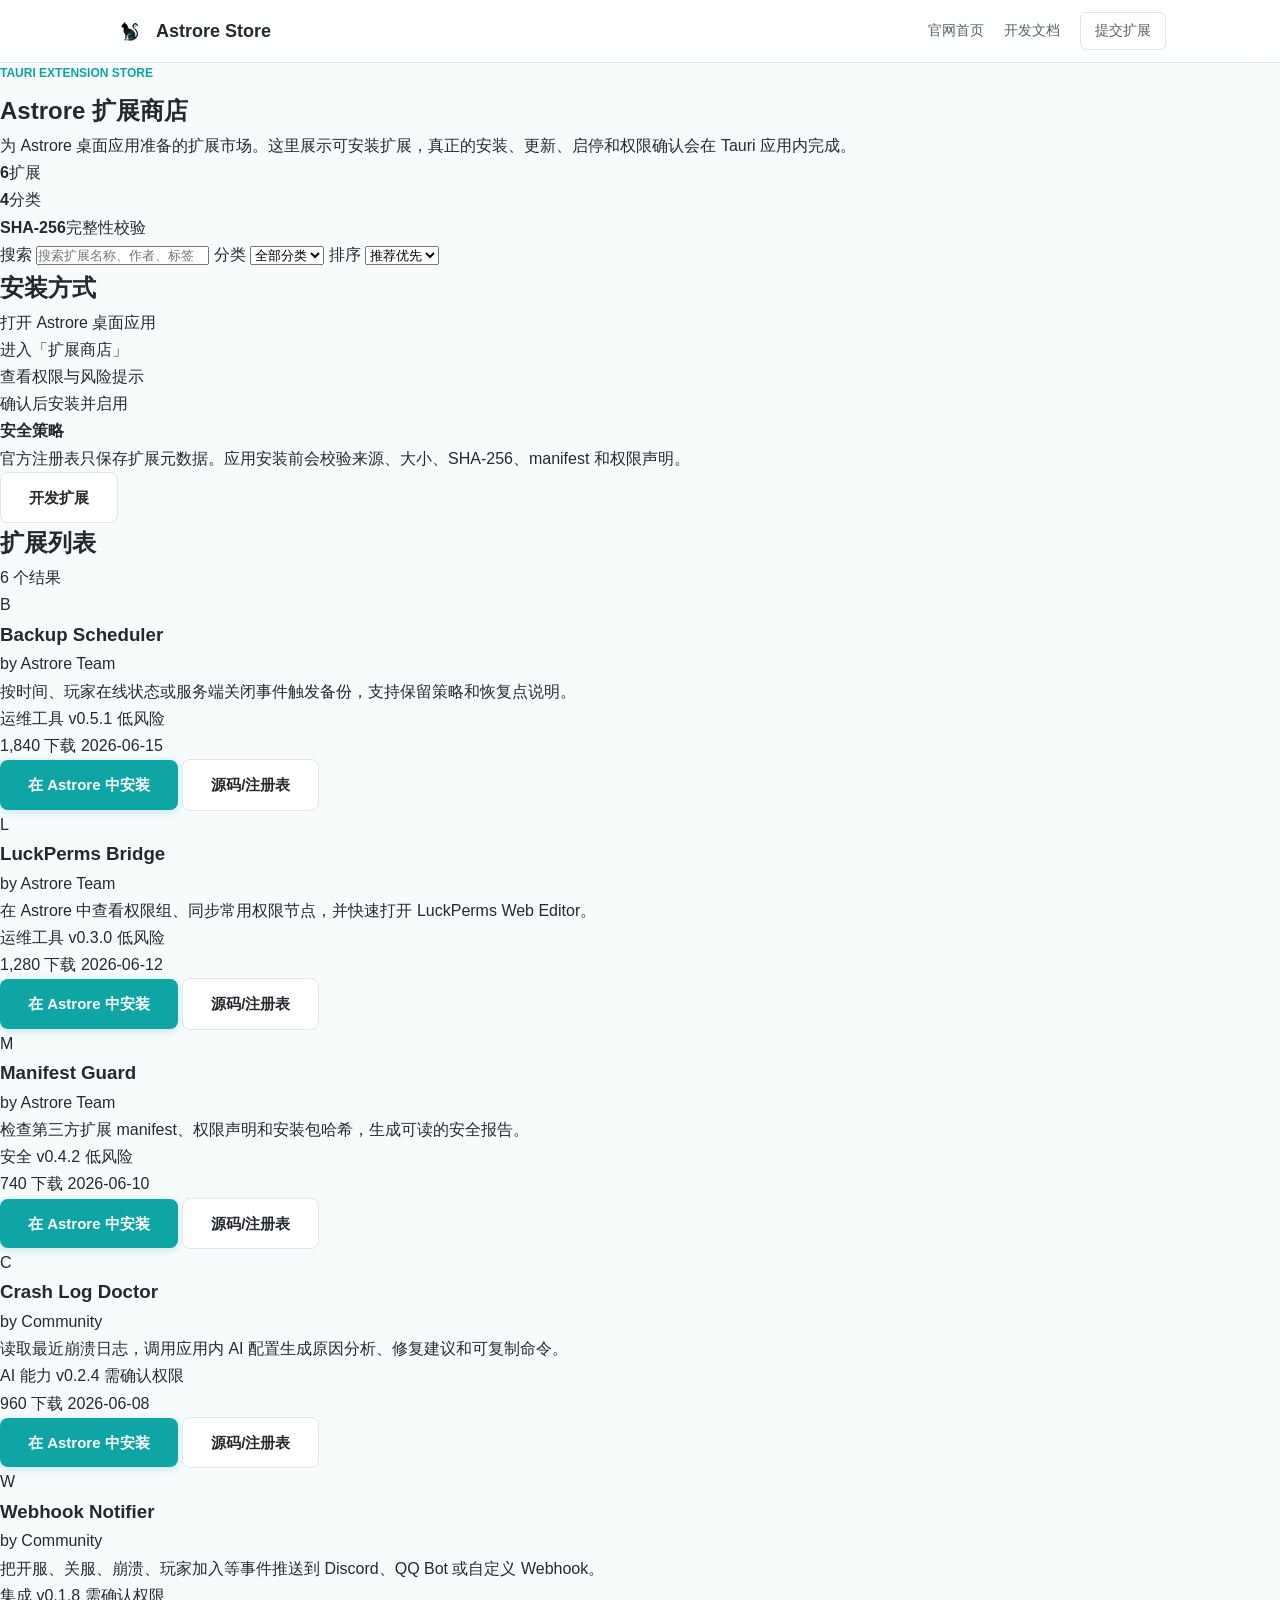
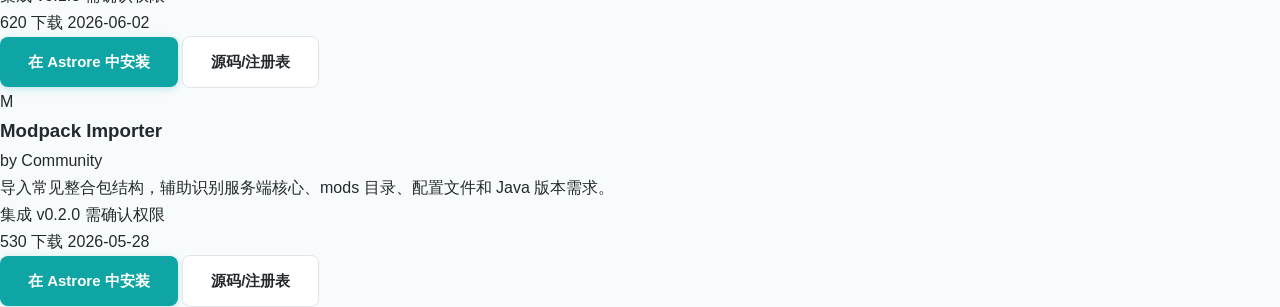
==== site/store/index.html @ 892c03e4 "Add Astrore extension marketplace page" ====
<!DOCTYPE html>
<html lang="zh-CN">
<head>
  <meta charset="UTF-8" />
  <meta name="viewport" content="width=device-width, initial-scale=1.0" />
  <title>Astrore 扩展商店</title>
  <meta name="description" content="Astrore Tauri 应用扩展商店，浏览插件、工具、AI 能力和第三方扩展。" />
  <link rel="stylesheet" href="../style.css" />
  <link rel="icon" href="../assets/astrore-icon.png" />
</head>
<body class="market-body">
  <nav class="navbar">
    <div class="nav-inner market-nav">
      <a href="../" class="logo">
        <img src="../assets/astrore-icon.png" alt="Astrore" width="32" height="32" />
        <span>Astrore Store</span>
      </a>
      <div class="nav-links">
        <a href="../">官网首页</a>
        <a href="../developer/extensions.html">开发文档</a>
        <a href="https://github.com/zkonikishi/Astrore/tree/main/registry" class="btn-ghost" target="_blank" rel="noopener">提交扩展</a>
      </div>
    </div>
  </nav>

  <main class="market-shell">
    <section class="market-hero">
      <div>
        <p class="developer-eyebrow">Tauri Extension Store</p>
        <h1>Astrore 扩展商店</h1>
        <p>为 Astrore 桌面应用准备的扩展市场。这里展示可安装扩展，真正的安装、更新、启停和权限确认会在 Tauri 应用内完成。</p>
      </div>
      <div class="market-stats" aria-label="商店统计">
        <div><strong id="stat-count">0</strong><span>扩展</span></div>
        <div><strong>4</strong><span>分类</span></div>
        <div><strong>SHA-256</strong><span>完整性校验</span></div>
      </div>
    </section>

    <section class="market-toolbar" aria-label="扩展筛选">
      <label class="market-search">
        <span>搜索</span>
        <input id="store-search" type="search" placeholder="搜索扩展名称、作者、标签" autocomplete="off" />
      </label>
      <label>
        <span>分类</span>
        <select id="store-category">
          <option value="all">全部分类</option>
          <option value="ops">运维工具</option>
          <option value="ai">AI 能力</option>
          <option value="security">安全</option>
          <option value="integration">集成</option>
        </select>
      </label>
      <label>
        <span>排序</span>
        <select id="store-sort">
          <option value="recommended">推荐优先</option>
          <option value="downloads">下载量</option>
          <option value="updated">最近更新</option>
          <option value="name">名称</option>
        </select>
      </label>
    </section>

    <section class="market-layout">
      <aside class="market-sidebar">
        <h2>安装方式</h2>
        <ol>
          <li>打开 Astrore 桌面应用</li>
          <li>进入「扩展商店」</li>
          <li>查看权限与风险提示</li>
          <li>确认后安装并启用</li>
        </ol>
        <div class="market-note">
          <strong>安全策略</strong>
          <p>官方注册表只保存扩展元数据。应用安装前会校验来源、大小、SHA-256、manifest 和权限声明。</p>
        </div>
        <a class="btn-secondary market-full" href="../developer/extensions.html">开发扩展</a>
      </aside>

      <section class="market-results">
        <div class="market-results-head">
          <h2>扩展列表</h2>
          <span id="store-result-count">0 个结果</span>
        </div>
        <div id="store-grid" class="plugin-grid"></div>
        <div id="store-empty" class="market-empty" hidden>
          <strong>没有找到匹配扩展</strong>
          <p>换一个关键词，或者清空筛选条件。</p>
        </div>
      </section>
    </section>
  </main>

  <script>
    const extensions = [
      {
        name: "LuckPerms Bridge",
        author: "Astrore Team",
        category: "ops",
        categoryName: "运维工具",
        version: "0.3.0",
        updated: "2026-06-12",
        downloads: 1280,
        risk: "low",
        summary: "在 Astrore 中查看权限组、同步常用权限节点，并快速打开 LuckPerms Web Editor。",
        tags: ["权限", "玩家管理", "Bukkit"],
        repo: "https://github.com/zkonikishi/Astrore/tree/main/extensions"
      },
      {
        name: "Crash Log Doctor",
        author: "Community",
        category: "ai",
        categoryName: "AI 能力",
        version: "0.2.4",
        updated: "2026-06-08",
        downloads: 960,
        risk: "medium",
        summary: "读取最近崩溃日志，调用应用内 AI 配置生成原因分析、修复建议和可复制命令。",
        tags: ["AI", "日志分析", "崩溃诊断"],
        repo: "https://github.com/zkonikishi/Astrore/tree/main/registry"
      },
      {
        name: "Backup Scheduler",
        author: "Astrore Team",
        category: "ops",
        categoryName: "运维工具",
        version: "0.5.1",
        updated: "2026-06-15",
        downloads: 1840,
        risk: "low",
        summary: "按时间、玩家在线状态或服务端关闭事件触发备份，支持保留策略和恢复点说明。",
        tags: ["备份", "计划任务", "恢复"],
        repo: "https://github.com/zkonikishi/Astrore/tree/main/extensions"
      },
      {
        name: "Webhook Notifier",
        author: "Community",
        category: "integration",
        categoryName: "集成",
        version: "0.1.8",
        updated: "2026-06-02",
        downloads: 620,
        risk: "medium",
        summary: "把开服、关服、崩溃、玩家加入等事件推送到 Discord、QQ Bot 或自定义 Webhook。",
        tags: ["Webhook", "通知", "自动化"],
        repo: "https://github.com/zkonikishi/Astrore/tree/main/registry"
      },
      {
        name: "Manifest Guard",
        author: "Astrore Team",
        category: "security",
        categoryName: "安全",
        version: "0.4.2",
        updated: "2026-06-10",
        downloads: 740,
        risk: "low",
        summary: "检查第三方扩展 manifest、权限声明和安装包哈希，生成可读的安全报告。",
        tags: ["安全", "manifest", "校验"],
        repo: "https://github.com/zkonikishi/Astrore/tree/main/registry"
      },
      {
        name: "Modpack Importer",
        author: "Community",
        category: "integration",
        categoryName: "集成",
        version: "0.2.0",
        updated: "2026-05-28",
        downloads: 530,
        risk: "medium",
        summary: "导入常见整合包结构，辅助识别服务端核心、mods 目录、配置文件和 Java 版本需求。",
        tags: ["整合包", "Forge", "Fabric"],
        repo: "https://github.com/zkonikishi/Astrore/tree/main/extensions"
      }
    ];

    const categoryLabels = {
      all: "全部分类",
      ops: "运维工具",
      ai: "AI 能力",
      security: "安全",
      integration: "集成"
    };

    const searchInput = document.querySelector("#store-search");
    const categorySelect = document.querySelector("#store-category");
    const sortSelect = document.querySelector("#store-sort");
    const grid = document.querySelector("#store-grid");
    const empty = document.querySelector("#store-empty");
    const count = document.querySelector("#store-result-count");
    const statCount = document.querySelector("#stat-count");

    function riskLabel(risk) {
      return risk === "low" ? "低风险" : risk === "medium" ? "需确认权限" : "高风险";
    }

    function render() {
      const query = searchInput.value.trim().toLowerCase();
      const category = categorySelect.value;
      const sort = sortSelect.value;
      let items = extensions.filter(item => {
        const haystack = [item.name, item.author, item.categoryName, item.summary, ...item.tags].join(" ").toLowerCase();
        return (category === "all" || item.category === category) && (!query || haystack.includes(query));
      });

      items = items.sort((a, b) => {
        if (sort === "downloads") return b.downloads - a.downloads;
        if (sort === "updated") return b.updated.localeCompare(a.updated);
        if (sort === "name") return a.name.localeCompare(b.name);
        return (b.downloads / 1000 + b.updated.localeCompare(a.updated)) - (a.downloads / 1000);
      });

      grid.innerHTML = items.map(item => `
        <article class="plugin-card">
          <div class="plugin-card-head">
            <div class="plugin-icon">${item.name.slice(0, 1)}</div>
            <div>
              <h3>${item.name}</h3>
              <p>by ${item.author}</p>
            </div>
          </div>
          <p class="plugin-summary">${item.summary}</p>
          <div class="plugin-tags">
            <span>${categoryLabels[item.category]}</span>
            <span>v${item.version}</span>
            <span class="risk-${item.risk}">${riskLabel(item.risk)}</span>
          </div>
          <div class="plugin-meta">
            <span>${item.downloads.toLocaleString()} 下载</span>
            <span>${item.updated}</span>
          </div>
          <div class="plugin-actions">
            <a class="btn-primary" href="astrore://extensions/install?name=${encodeURIComponent(item.name)}">在 Astrore 中安装</a>
            <a class="btn-secondary" href="${item.repo}" target="_blank" rel="noopener">源码/注册表</a>
          </div>
        </article>
      `).join("");

      count.textContent = `${items.length} 个结果`;
      empty.hidden = items.length > 0;
      statCount.textContent = extensions.length;
    }

    searchInput.addEventListener("input", render);
    categorySelect.addEventListener("change", render);
    sortSelect.addEventListener("change", render);
    render();
  </script>
</body>
</html>
---- site/style.css ----
* { box-sizing: border-box; margin: 0; padding: 0; }

:root {
  --bg: #f8fbfc;
  --bg-alt: #eef8f6;
  --surface: #ffffff;
  --border: #e1e4e8;
  --text: #24292e;
  --text-secondary: #586069;
  --text-muted: #6a737d;
  --primary: #0ea5a4;
  --primary-hover: #0f8f8e;
  --primary-light: #e6fffb;
  --accent: #38bdf8;
  --green: #34d399;
  --radius: 10px;
  --shadow: 0 1px 3px rgba(0,0,0,.06), 0 1px 2px rgba(0,0,0,.04);
  --shadow-lg: 0 4px 24px rgba(0,0,0,.08);
}

html { scroll-behavior: smooth; }
body { font-family: -apple-system, BlinkMacSystemFont, "Segoe UI", "Microsoft YaHei", sans-serif; color: var(--text); background: var(--bg); line-height: 1.7; }

/* Navbar */
.navbar { position: sticky; top: 0; z-index: 100; background: rgba(255,255,255,.85); backdrop-filter: blur(12px); border-bottom: 1px solid var(--border); }
.nav-inner { max-width: 1100px; margin: 0 auto; display: flex; align-items: center; justify-content: space-between; padding: 12px 24px; }
.logo { display: flex; align-items: center; gap: 10px; text-decoration: none; color: var(--text); font-weight: 800; font-size: 18px; }
.logo img { border-radius: 8px; }
.nav-links { display: flex; align-items: center; gap: 20px; }
.nav-links a { text-decoration: none; color: var(--text-secondary); font-size: 14px; font-weight: 500; transition: color .15s; }
.nav-links a:hover { color: var(--primary); }
.btn-ghost { padding: 6px 14px; border: 1px solid var(--border); border-radius: 6px; background: var(--surface); }
.btn-ghost:hover { border-color: var(--primary); color: var(--primary) !important; }

/* Hero */
.hero { padding: 80px 24px 64px; text-align: center; background: linear-gradient(135deg, #ecfeff 0%, #f0fdf4 52%, #e0f2fe 100%); }
.hero-content { max-width: 680px; margin: 0 auto; }
.hero-icon { margin-bottom: 24px; border-radius: 20px; box-shadow: var(--shadow-lg); }
.hero h1 { font-size: 48px; font-weight: 900; color: var(--primary); margin-bottom: 8px; }
.hero-subtitle { font-size: 20px; font-weight: 600; color: var(--text); margin-bottom: 12px; }
.hero-desc { color: var(--text-secondary); font-size: 15px; margin-bottom: 32px; line-height: 1.8; }
.hero-buttons { display: flex; gap: 12px; justify-content: center; flex-wrap: wrap; }
.btn-primary, .btn-secondary { display: inline-block; padding: 12px 28px; border-radius: 8px; font-size: 15px; font-weight: 700; text-decoration: none; transition: all .15s; }
.btn-primary { background: var(--primary); color: #fff; box-shadow: 0 2px 8px rgba(14,165,164,.24); }
.btn-primary:hover { background: var(--primary-hover); transform: translateY(-1px); }
.btn-secondary { background: var(--surface); color: var(--text); border: 1px solid var(--border); }
.btn-secondary:hover { border-color: var(--primary); color: var(--primary); }

/* Sections */
.section { padding: 72px 24px; }
.section-alt { background: var(--bg-alt); }
.section-title { text-align: center; font-size: 32px; font-weight: 900; margin-bottom: 12px; color: var(--text); }
.section-desc { text-align: center; color: var(--text-secondary); max-width: 640px; margin: 0 auto 40px; font-size: 15px; }

/* Features */
.features-grid { max-width: 1100px; margin: 0 auto; display: grid; grid-template-columns: repeat(3, 1fr); gap: 20px; }
.feature-card { background: var(--surface); border: 1px solid var(--border); border-radius: var(--radius); padding: 28px 24px; transition: box-shadow .2s; }
.feature-card:hover { box-shadow: var(--shadow-lg); }
.feature-icon { font-size: 32px; margin-bottom: 12px; }
.feature-card h3 { font-size: 17px; margin-bottom: 8px; }
.feature-card p { color: var(--text-secondary); font-size: 14px; line-height: 1.7; }

/* Download */
.download-grid { max-width: 900px; margin: 0 auto; display: grid; grid-template-columns: repeat(3, 1fr); gap: 20px; }
.download-card { background: var(--surface); border: 1px solid var(--border); border-radius: var(--radius); padding: 28px 24px; text-align: center; display: flex; flex-direction: column; align-items: center; gap: 10px; }
.download-os { font-size: 24px; font-weight: 800; }
.download-card p { color: var(--text-secondary); font-size: 13px; }
.download-card small { color: var(--text-muted); font-size: 11px; }
.download-note { text-align: center; color: var(--text-muted); font-size: 13px; margin-top: 24px; }

/* Extension Store */
.store-grid { max-width: 1000px; margin: 0 auto; display: grid; grid-template-columns: minmax(0, 1.1fr) minmax(320px, .9fr); gap: 20px; align-items: stretch; }
.store-panel { background: var(--surface); border: 1px solid var(--border); border-radius: var(--radius); padding: 28px; box-shadow: var(--shadow); }
.store-feature { border-color: #bae6fd; background: linear-gradient(180deg, #fff 0%, #ecfeff 50%, #f0fdf4 100%); }
.store-eyebrow { margin-bottom: 8px; color: var(--primary); font-size: 12px; font-weight: 800; text-transform: uppercase; letter-spacing: .04em; }
.store-panel h3 { margin-bottom: 10px; font-size: 20px; }
.store-panel p { color: var(--text-secondary); font-size: 14px; }
.store-list { display: grid; gap: 14px; list-style: none; }
.store-list li { display: grid; gap: 3px; padding-left: 14px; border-left: 3px solid var(--primary); }
.store-list strong { font-size: 14px; }
.store-list span { color: var(--text-secondary); font-size: 13px; line-height: 1.6; }

/* Agent */
.agent-steps { max-width: 700px; margin: 0 auto 24px; display: flex; flex-direction: column; gap: 16px; }
.agent-step { display: flex; gap: 16px; align-items: flex-start; }
.step-num { width: 36px; height: 36px; background: var(--primary); color: #fff; border-radius: 50%; display: flex; align-items: center; justify-content: center; font-weight: 800; font-size: 16px; flex-shrink: 0; }
.agent-step h4 { font-size: 15px; margin-bottom: 4px; }
.agent-step p { color: var(--text-secondary); font-size: 14px; }
.agent-step code, .code-block code { background: #f0f2f5; padding: 2px 6px; border-radius: 4px; font-size: 13px; }
.code-block { max-width: 700px; margin: 0 auto 24px; background: #1e1e2e; border-radius: var(--radius); padding: 20px 24px; overflow-x: auto; }
.code-block pre { margin: 0; }
.code-block code { background: none; color: #cdd6f4; font-size: 13px; line-height: 1.8; }

/* Guide */
.guide-grid { max-width: 1100px; margin: 0 auto; display: grid; grid-template-columns: repeat(2, 1fr); gap: 20px; }
.guide-card { background: var(--surface); border: 1px solid var(--border); border-radius: var(--radius); padding: 24px; }
.guide-card h3 { font-size: 17px; margin-bottom: 12px; }
.guide-card ol { padding-left: 20px; color: var(--text-secondary); font-size: 14px; line-height: 2; }
.developer-page { max-width: 1100px; margin: 0 auto; }
.developer-page h1 { margin-bottom: 10px; font-size: 38px; }
.developer-eyebrow { margin-bottom: 8px; color: var(--primary); font-size: 12px; font-weight: 800; text-transform: uppercase; }
.developer-lead { max-width: 700px; margin-bottom: 32px; color: var(--text-secondary); font-size: 16px; }
.developer-grid { grid-template-columns: repeat(2, minmax(0, 1fr)); }
.developer-grid .guide-card { display: grid; align-content: start; gap: 14px; }
.developer-grid .guide-card h2 { font-size: 18px; }
.developer-grid .guide-card p { color: var(--text-secondary); font-size: 14px; }
.developer-grid .guide-card a { justify-self: start; }
.docs-article { max-width: 820px; }
.docs-article section { margin-top: 34px; }
.docs-article h2 { margin-bottom: 10px; font-size: 22px; }
.docs-article p, .docs-article li { color: var(--text-secondary); font-size: 14px; }
.docs-article ul, .docs-article ol { display: grid; gap: 7px; margin: 12px 0; padding-left: 22px; }
.docs-article code { padding: 2px 5px; border: 1px solid var(--border); border-radius: 4px; background: var(--bg-alt); color: var(--text); }
.article-actions { justify-content: flex-start; margin-top: 16px; }

/* AI Providers */
.ai-providers { max-width: 900px; margin: 0 auto; display: flex; flex-direction: column; gap: 20px; }
.ai-category { background: var(--surface); border: 1px solid var(--border); border-radius: var(--radius); padding: 20px 24px; }
.ai-category h4 { font-size: 15px; margin-bottom: 10px; }
.ai-tags { display: flex; flex-wrap: wrap; gap: 8px; }
.ai-tags span { background: var(--primary-light); color: var(--primary); padding: 4px 12px; border-radius: 20px; font-size: 13px; font-weight: 500; }

/* Tech Stack */
.tech-stack { max-width: 800px; margin: 0 auto; display: grid; grid-template-columns: repeat(4, 1fr); gap: 20px; }
.tech-item { text-align: center; padding: 20px; }
.tech-item h4 { font-size: 15px; margin-bottom: 6px; }
.tech-item p { color: var(--text-secondary); font-size: 13px; }

/* Footer */
.footer { background: var(--text); color: #8b949e; padding: 48px 24px 32px; }
.footer-inner { max-width: 1100px; margin: 0 auto; text-align: center; }
.footer-brand { display: flex; align-items: center; justify-content: center; gap: 8px; margin-bottom: 12px; }
.footer-brand span { color: #e6edf3; font-weight: 800; font-size: 16px; }
.footer-brand img { border-radius: 6px; }
.footer-inner p { margin-bottom: 16px; font-size: 14px; }
.footer-links { display: flex; justify-content: center; gap: 24px; margin-bottom: 20px; }
.footer-links a { color: #8b949e; text-decoration: none; font-size: 13px; transition: color .15s; }
.footer-links a:hover { color: var(--primary); }
.footer small { font-size: 12px; }

/* Responsive */
@media (max-width: 768px) {
  .nav-links { display: none; }
  .hero h1 { font-size: 36px; }
  .features-grid, .download-grid { grid-template-columns: 1fr; }
  .store-grid { grid-template-columns: 1fr; }
  .guide-grid { grid-template-columns: 1fr; }
  .tech-stack { grid-template-columns: repeat(2, 1fr); }
}
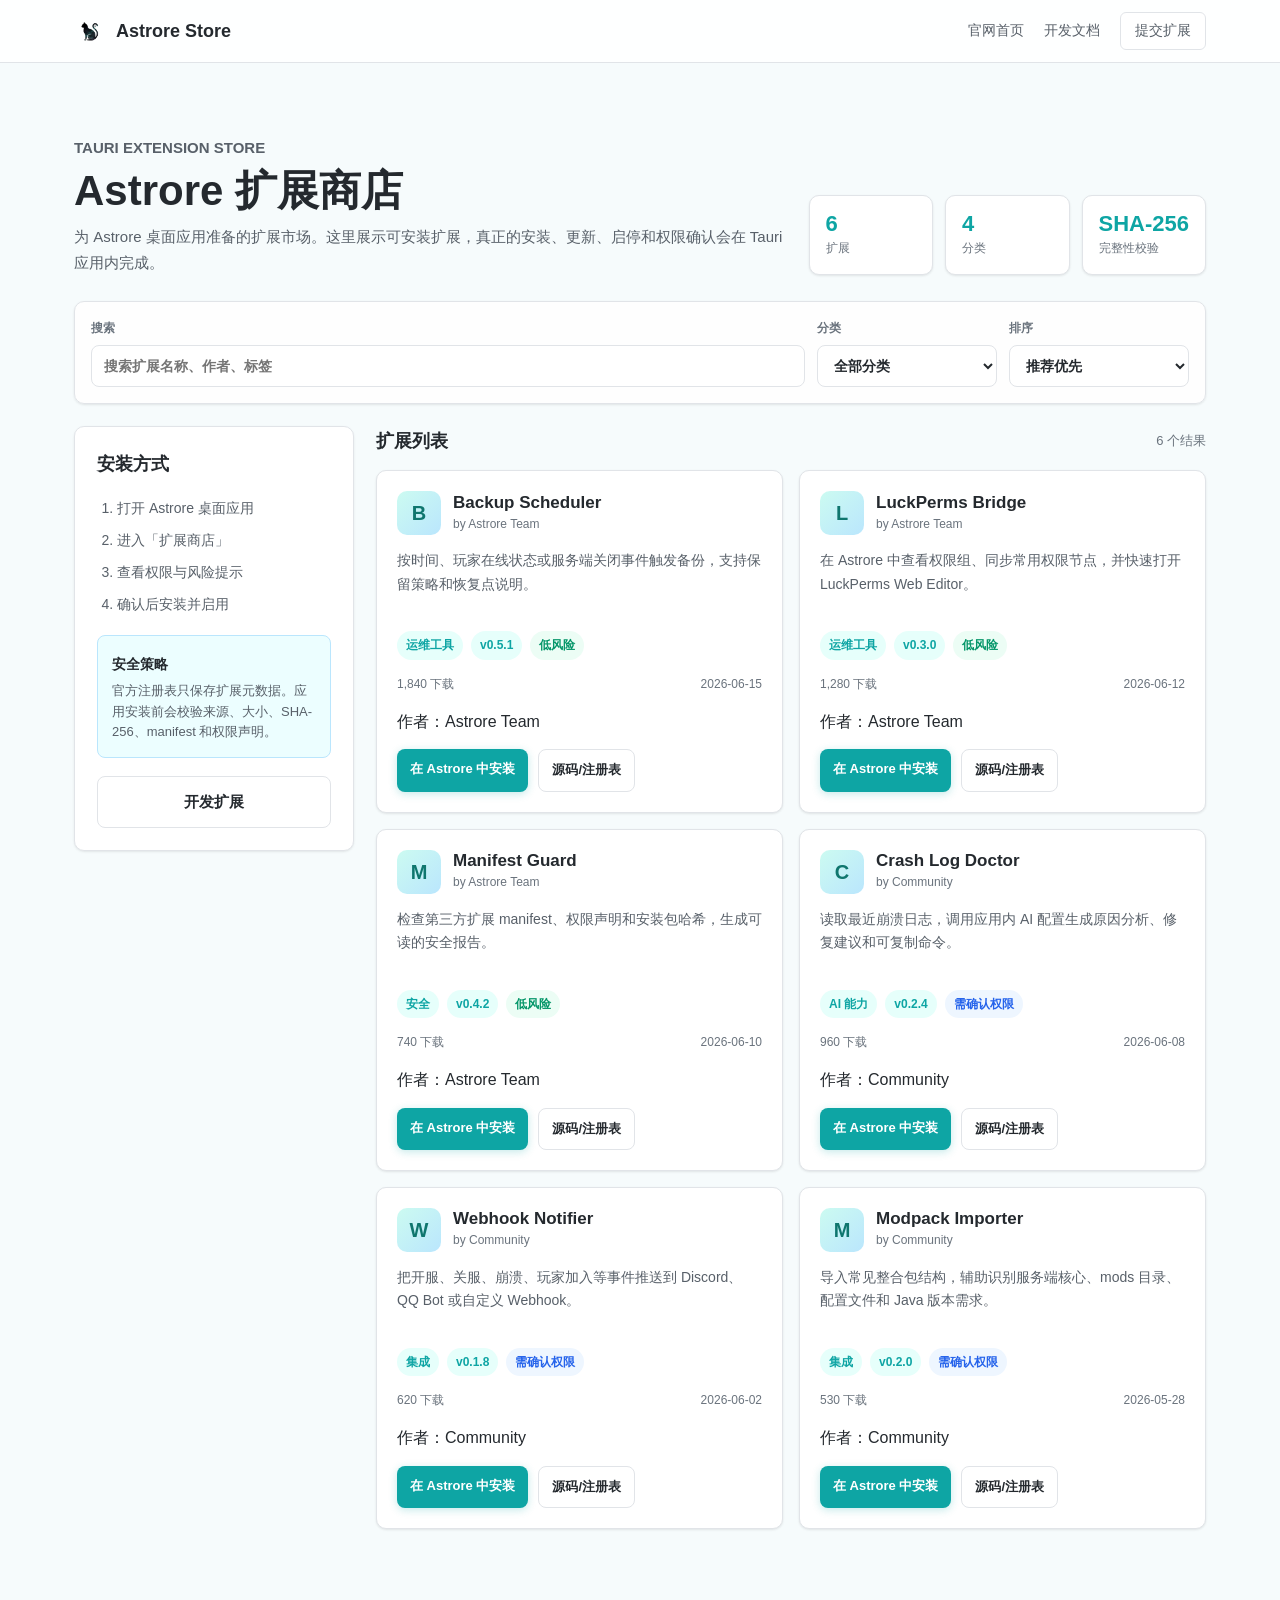
==== commit 2ac739ba: "Show extension authors in marketplace cards" ====
--- a/site/store/index.html
+++ b/site/store/index.html
@@ -230,6 +230,7 @@
             <span>${item.downloads.toLocaleString()} 下载</span>
             <span>${item.updated}</span>
           </div>
+          <div class="plugin-author">作者：${item.author}</div>
           <div class="plugin-actions">
             <a class="btn-primary" href="astrore://extensions/install?name=${encodeURIComponent(item.name)}">在 Astrore 中安装</a>
             <a class="btn-secondary" href="${item.repo}" target="_blank" rel="noopener">源码/注册表</a>
--- a/site/style.css
+++ b/site/style.css
@@ -80,6 +80,50 @@
 .store-list strong { font-size: 14px; }
 .store-list span { color: var(--text-secondary); font-size: 13px; line-height: 1.6; }
 
+/* Extension Marketplace */
+.market-body { background: #f6fbfc; }
+.market-shell { max-width: 1180px; margin: 0 auto; padding: 38px 24px 72px; }
+.market-nav { max-width: 1180px; }
+.market-hero { display: grid; grid-template-columns: minmax(0, 1fr) auto; gap: 24px; align-items: end; padding: 34px 0 26px; }
+.market-hero h1 { margin-bottom: 10px; font-size: 42px; line-height: 1.1; }
+.market-hero p { max-width: 720px; color: var(--text-secondary); font-size: 15px; }
+.market-stats { display: grid; grid-template-columns: repeat(3, minmax(110px, 1fr)); gap: 12px; min-width: 390px; }
+.market-stats div { display: grid; gap: 2px; padding: 16px; border: 1px solid var(--border); border-radius: var(--radius); background: var(--surface); box-shadow: var(--shadow); }
+.market-stats strong { color: var(--primary); font-size: 22px; line-height: 1.1; }
+.market-stats span { color: var(--text-muted); font-size: 12px; }
+.market-toolbar { display: grid; grid-template-columns: minmax(280px, 1fr) 180px 180px; gap: 12px; margin-bottom: 22px; padding: 16px; border: 1px solid var(--border); border-radius: var(--radius); background: rgba(255,255,255,.86); box-shadow: var(--shadow); }
+.market-toolbar label { display: grid; gap: 6px; color: var(--text-muted); font-size: 12px; font-weight: 700; }
+.market-toolbar input, .market-toolbar select { width: 100%; height: 42px; padding: 0 12px; border: 1px solid var(--border); border-radius: 8px; background: var(--surface); color: var(--text); font: inherit; font-size: 14px; outline: none; }
+.market-toolbar input:focus, .market-toolbar select:focus { border-color: var(--primary); box-shadow: 0 0 0 3px rgba(14,165,164,.12); }
+.market-layout { display: grid; grid-template-columns: 280px minmax(0, 1fr); gap: 22px; align-items: start; }
+.market-sidebar { position: sticky; top: 78px; display: grid; gap: 18px; padding: 22px; border: 1px solid var(--border); border-radius: var(--radius); background: var(--surface); box-shadow: var(--shadow); }
+.market-sidebar h2, .market-results-head h2 { font-size: 18px; }
+.market-sidebar ol { display: grid; gap: 8px; padding-left: 20px; color: var(--text-secondary); font-size: 14px; }
+.market-note { padding: 14px; border: 1px solid #bae6fd; border-radius: 8px; background: #ecfeff; }
+.market-note strong { font-size: 14px; }
+.market-note p { margin-top: 4px; color: var(--text-secondary); font-size: 13px; line-height: 1.6; }
+.market-full { text-align: center; }
+.market-results { min-width: 0; }
+.market-results-head { display: flex; align-items: center; justify-content: space-between; margin-bottom: 14px; }
+.market-results-head span { color: var(--text-muted); font-size: 13px; }
+.plugin-grid { display: grid; grid-template-columns: repeat(2, minmax(0, 1fr)); gap: 16px; }
+.plugin-card { display: grid; gap: 14px; padding: 20px; border: 1px solid var(--border); border-radius: var(--radius); background: var(--surface); box-shadow: var(--shadow); transition: transform .16s, box-shadow .16s, border-color .16s; }
+.plugin-card:hover { border-color: #bae6fd; box-shadow: var(--shadow-lg); transform: translateY(-2px); }
+.plugin-card-head { display: flex; gap: 12px; align-items: center; min-width: 0; }
+.plugin-icon { width: 44px; height: 44px; display: flex; align-items: center; justify-content: center; flex: 0 0 auto; border-radius: 10px; background: linear-gradient(135deg, #ccfbf1, #bae6fd); color: #0f766e; font-weight: 900; font-size: 20px; }
+.plugin-card h3 { font-size: 17px; line-height: 1.3; }
+.plugin-card-head p { color: var(--text-muted); font-size: 12px; }
+.plugin-summary { min-height: 68px; color: var(--text-secondary); font-size: 14px; line-height: 1.65; }
+.plugin-tags { display: flex; flex-wrap: wrap; gap: 8px; }
+.plugin-tags span { padding: 4px 9px; border-radius: 999px; background: var(--primary-light); color: var(--primary); font-size: 12px; font-weight: 700; }
+.plugin-tags .risk-medium { background: #eef6ff; color: #2563eb; }
+.plugin-tags .risk-low { background: #ecfdf5; color: #059669; }
+.plugin-meta { display: flex; justify-content: space-between; color: var(--text-muted); font-size: 12px; }
+.plugin-actions { display: flex; gap: 10px; flex-wrap: wrap; }
+.plugin-actions .btn-primary, .plugin-actions .btn-secondary { padding: 9px 13px; font-size: 13px; }
+.market-empty { padding: 32px; border: 1px dashed var(--border); border-radius: var(--radius); background: var(--surface); text-align: center; }
+.market-empty p { color: var(--text-secondary); font-size: 14px; }
+
 /* Agent */
 .agent-steps { max-width: 700px; margin: 0 auto 24px; display: flex; flex-direction: column; gap: 16px; }
 .agent-step { display: flex; gap: 16px; align-items: flex-start; }
@@ -144,6 +188,9 @@
   .hero h1 { font-size: 36px; }
   .features-grid, .download-grid { grid-template-columns: 1fr; }
   .store-grid { grid-template-columns: 1fr; }
+  .market-hero, .market-layout, .market-toolbar, .plugin-grid { grid-template-columns: 1fr; }
+  .market-stats { min-width: 0; grid-template-columns: 1fr; }
+  .market-sidebar { position: static; }
   .guide-grid { grid-template-columns: 1fr; }
   .tech-stack { grid-template-columns: repeat(2, 1fr); }
 }
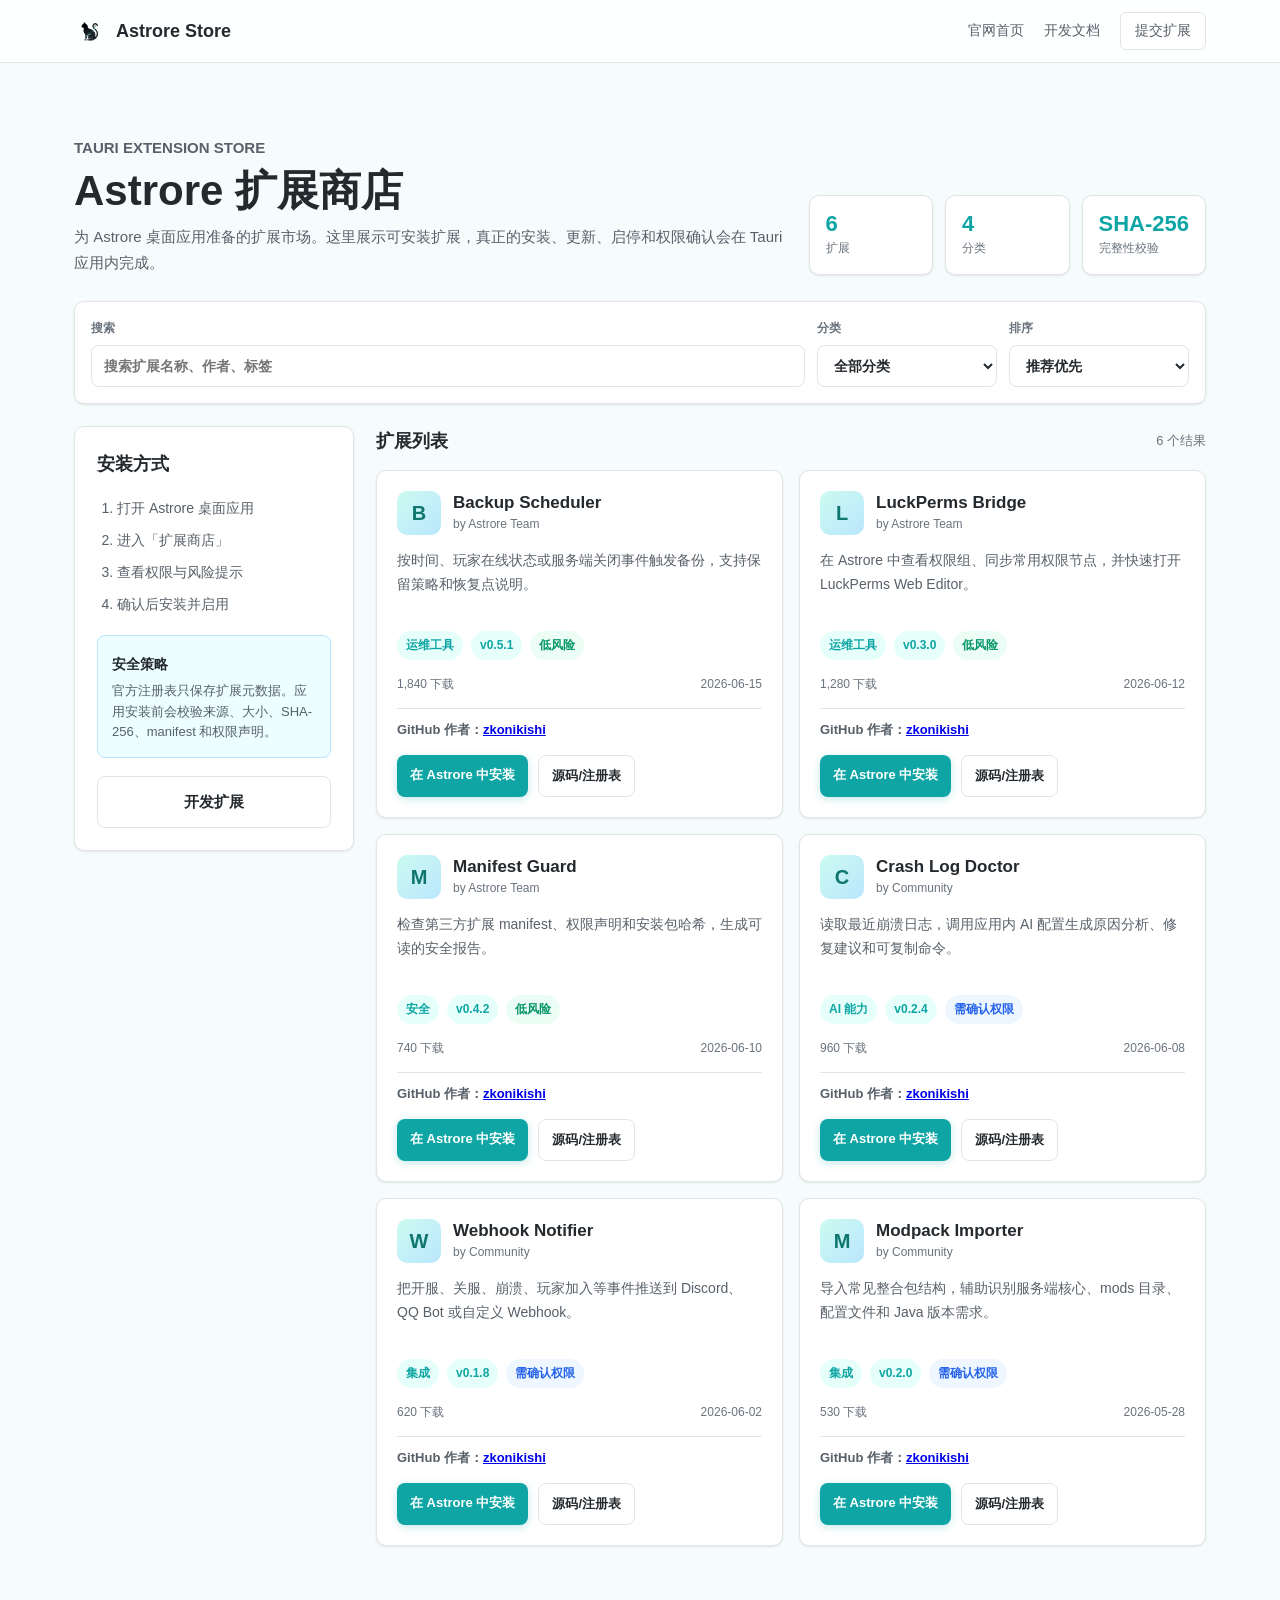
==== commit 3985036f: "Derive marketplace authors from GitHub repository owners" ====
--- a/site/store/index.html
+++ b/site/store/index.html
@@ -195,6 +195,20 @@
       return risk === "low" ? "低风险" : risk === "medium" ? "需确认权限" : "高风险";
     }
 
+    function githubAuthor(repoUrl, fallback) {
+      try {
+        const url = new URL(repoUrl);
+        const parts = url.pathname.split("/").filter(Boolean);
+        if (url.hostname === "github.com" && parts.length >= 2) {
+          return {
+            name: parts[0],
+            href: `https://github.com/${parts[0]}`
+          };
+        }
+      } catch (error) {}
+      return { name: fallback, href: "" };
+    }
+
     function render() {
       const query = searchInput.value.trim().toLowerCase();
       const category = categorySelect.value;
@@ -211,7 +225,12 @@
         return (b.downloads / 1000 + b.updated.localeCompare(a.updated)) - (a.downloads / 1000);
       });
 
-      grid.innerHTML = items.map(item => `
+      grid.innerHTML = items.map(item => {
+        const author = githubAuthor(item.repo, item.author);
+        const authorHtml = author.href
+          ? `<a href="${author.href}" target="_blank" rel="noopener">${author.name}</a>`
+          : `<span>${author.name}</span>`;
+        return `
         <article class="plugin-card">
           <div class="plugin-card-head">
             <div class="plugin-icon">${item.name.slice(0, 1)}</div>
@@ -230,13 +249,14 @@
             <span>${item.downloads.toLocaleString()} 下载</span>
             <span>${item.updated}</span>
           </div>
-          <div class="plugin-author">作者：${item.author}</div>
+          <div class="plugin-author">GitHub 作者：${authorHtml}</div>
           <div class="plugin-actions">
             <a class="btn-primary" href="astrore://extensions/install?name=${encodeURIComponent(item.name)}">在 Astrore 中安装</a>
             <a class="btn-secondary" href="${item.repo}" target="_blank" rel="noopener">源码/注册表</a>
           </div>
         </article>
-      `).join("");
+      `;
+      }).join("");
 
       count.textContent = `${items.length} 个结果`;
       empty.hidden = items.length > 0;
--- a/site/style.css
+++ b/site/style.css
@@ -119,6 +119,7 @@
 .plugin-tags .risk-medium { background: #eef6ff; color: #2563eb; }
 .plugin-tags .risk-low { background: #ecfdf5; color: #059669; }
 .plugin-meta { display: flex; justify-content: space-between; color: var(--text-muted); font-size: 12px; }
+.plugin-author { padding-top: 10px; border-top: 1px solid var(--border); color: var(--text-secondary); font-size: 13px; font-weight: 700; }
 .plugin-actions { display: flex; gap: 10px; flex-wrap: wrap; }
 .plugin-actions .btn-primary, .plugin-actions .btn-secondary { padding: 9px 13px; font-size: 13px; }
 .market-empty { padding: 32px; border: 1px dashed var(--border); border-radius: var(--radius); background: var(--surface); text-align: center; }
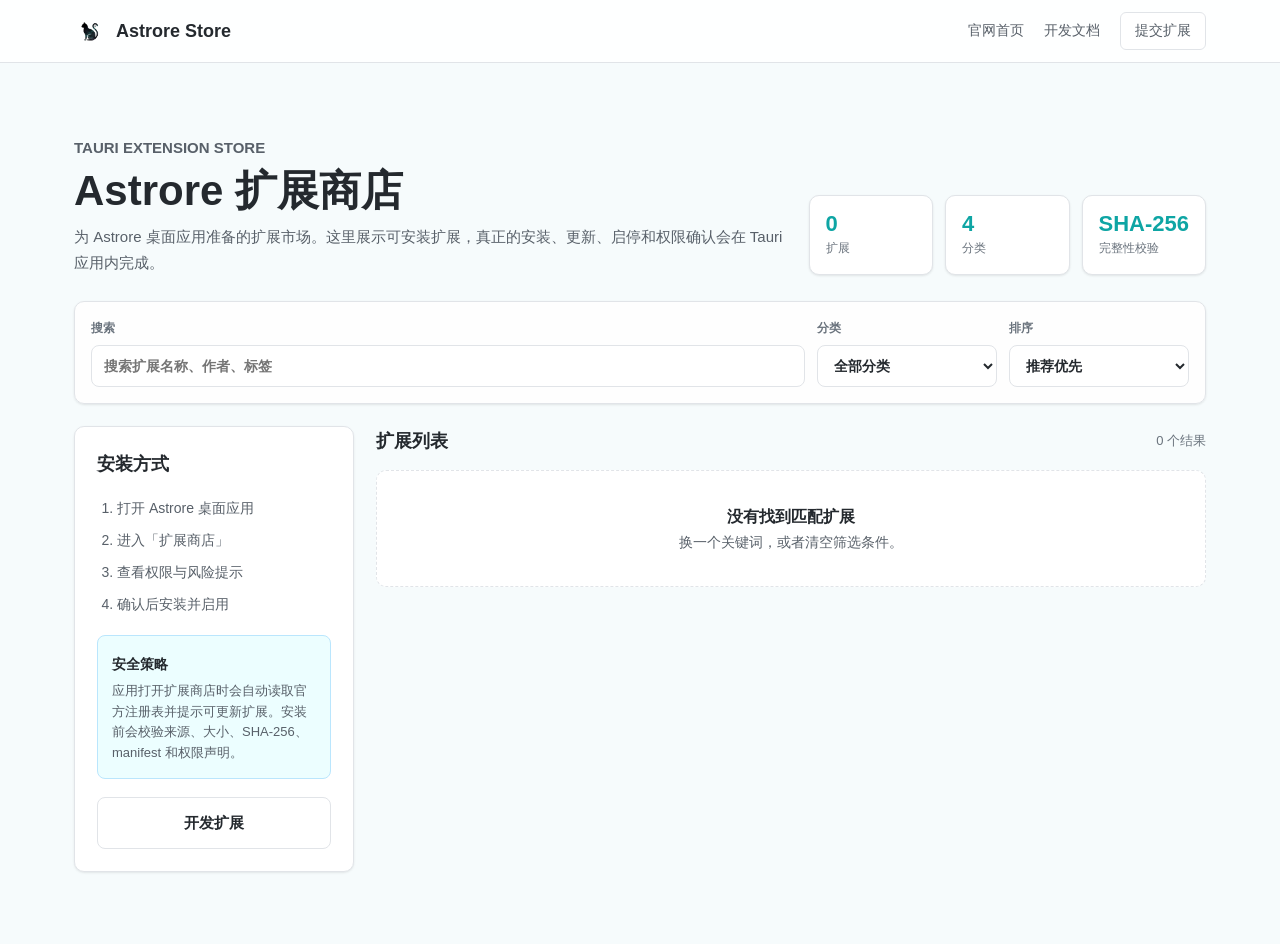
==== commit e146313c: "Update site/store/index.html" ====
--- a/site/store/index.html
+++ b/site/store/index.html
@@ -1,272 +1,224 @@
-<!DOCTYPE html>
-<html lang="zh-CN">
-<head>
-  <meta charset="UTF-8" />
-  <meta name="viewport" content="width=device-width, initial-scale=1.0" />
-  <title>Astrore 扩展商店</title>
-  <meta name="description" content="Astrore Tauri 应用扩展商店，浏览插件、工具、AI 能力和第三方扩展。" />
-  <link rel="stylesheet" href="../style.css" />
-  <link rel="icon" href="../assets/astrore-icon.png" />
-</head>
-<body class="market-body">
-  <nav class="navbar">
-    <div class="nav-inner market-nav">
-      <a href="../" class="logo">
-        <img src="../assets/astrore-icon.png" alt="Astrore" width="32" height="32" />
-        <span>Astrore Store</span>
-      </a>
-      <div class="nav-links">
-        <a href="../">官网首页</a>
-        <a href="../developer/extensions.html">开发文档</a>
-        <a href="https://github.com/zkonikishi/Astrore/tree/main/registry" class="btn-ghost" target="_blank" rel="noopener">提交扩展</a>
-      </div>
-    </div>
-  </nav>
-
-  <main class="market-shell">
-    <section class="market-hero">
-      <div>
-        <p class="developer-eyebrow">Tauri Extension Store</p>
-        <h1>Astrore 扩展商店</h1>
-        <p>为 Astrore 桌面应用准备的扩展市场。这里展示可安装扩展，真正的安装、更新、启停和权限确认会在 Tauri 应用内完成。</p>
-      </div>
-      <div class="market-stats" aria-label="商店统计">
-        <div><strong id="stat-count">0</strong><span>扩展</span></div>
-        <div><strong>4</strong><span>分类</span></div>
-        <div><strong>SHA-256</strong><span>完整性校验</span></div>
-      </div>
-    </section>
-
-    <section class="market-toolbar" aria-label="扩展筛选">
-      <label class="market-search">
-        <span>搜索</span>
-        <input id="store-search" type="search" placeholder="搜索扩展名称、作者、标签" autocomplete="off" />
-      </label>
-      <label>
-        <span>分类</span>
-        <select id="store-category">
-          <option value="all">全部分类</option>
-          <option value="ops">运维工具</option>
-          <option value="ai">AI 能力</option>
-          <option value="security">安全</option>
-          <option value="integration">集成</option>
-        </select>
-      </label>
-      <label>
-        <span>排序</span>
-        <select id="store-sort">
-          <option value="recommended">推荐优先</option>
-          <option value="downloads">下载量</option>
-          <option value="updated">最近更新</option>
-          <option value="name">名称</option>
-        </select>
-      </label>
-    </section>
-
-    <section class="market-layout">
-      <aside class="market-sidebar">
-        <h2>安装方式</h2>
-        <ol>
-          <li>打开 Astrore 桌面应用</li>
-          <li>进入「扩展商店」</li>
-          <li>查看权限与风险提示</li>
-          <li>确认后安装并启用</li>
-        </ol>
-        <div class="market-note">
-          <strong>安全策略</strong>
-          <p>官方注册表只保存扩展元数据。应用安装前会校验来源、大小、SHA-256、manifest 和权限声明。</p>
-        </div>
-        <a class="btn-secondary market-full" href="../developer/extensions.html">开发扩展</a>
-      </aside>
-
-      <section class="market-results">
-        <div class="market-results-head">
-          <h2>扩展列表</h2>
-          <span id="store-result-count">0 个结果</span>
-        </div>
-        <div id="store-grid" class="plugin-grid"></div>
-        <div id="store-empty" class="market-empty" hidden>
-          <strong>没有找到匹配扩展</strong>
-          <p>换一个关键词，或者清空筛选条件。</p>
-        </div>
-      </section>
-    </section>
-  </main>
-
-  <script>
-    const extensions = [
-      {
-        name: "LuckPerms Bridge",
-        author: "Astrore Team",
-        category: "ops",
-        categoryName: "运维工具",
-        version: "0.3.0",
-        updated: "2026-06-12",
-        downloads: 1280,
-        risk: "low",
-        summary: "在 Astrore 中查看权限组、同步常用权限节点，并快速打开 LuckPerms Web Editor。",
-        tags: ["权限", "玩家管理", "Bukkit"],
-        repo: "https://github.com/zkonikishi/Astrore/tree/main/extensions"
-      },
-      {
-        name: "Crash Log Doctor",
-        author: "Community",
-        category: "ai",
-        categoryName: "AI 能力",
-        version: "0.2.4",
-        updated: "2026-06-08",
-        downloads: 960,
-        risk: "medium",
-        summary: "读取最近崩溃日志，调用应用内 AI 配置生成原因分析、修复建议和可复制命令。",
-        tags: ["AI", "日志分析", "崩溃诊断"],
-        repo: "https://github.com/zkonikishi/Astrore/tree/main/registry"
-      },
-      {
-        name: "Backup Scheduler",
-        author: "Astrore Team",
-        category: "ops",
-        categoryName: "运维工具",
-        version: "0.5.1",
-        updated: "2026-06-15",
-        downloads: 1840,
-        risk: "low",
-        summary: "按时间、玩家在线状态或服务端关闭事件触发备份，支持保留策略和恢复点说明。",
-        tags: ["备份", "计划任务", "恢复"],
-        repo: "https://github.com/zkonikishi/Astrore/tree/main/extensions"
-      },
-      {
-        name: "Webhook Notifier",
-        author: "Community",
-        category: "integration",
-        categoryName: "集成",
-        version: "0.1.8",
-        updated: "2026-06-02",
-        downloads: 620,
-        risk: "medium",
-        summary: "把开服、关服、崩溃、玩家加入等事件推送到 Discord、QQ Bot 或自定义 Webhook。",
-        tags: ["Webhook", "通知", "自动化"],
-        repo: "https://github.com/zkonikishi/Astrore/tree/main/registry"
-      },
-      {
-        name: "Manifest Guard",
-        author: "Astrore Team",
-        category: "security",
-        categoryName: "安全",
-        version: "0.4.2",
-        updated: "2026-06-10",
-        downloads: 740,
-        risk: "low",
-        summary: "检查第三方扩展 manifest、权限声明和安装包哈希，生成可读的安全报告。",
-        tags: ["安全", "manifest", "校验"],
-        repo: "https://github.com/zkonikishi/Astrore/tree/main/registry"
-      },
-      {
-        name: "Modpack Importer",
-        author: "Community",
-        category: "integration",
-        categoryName: "集成",
-        version: "0.2.0",
-        updated: "2026-05-28",
-        downloads: 530,
-        risk: "medium",
-        summary: "导入常见整合包结构，辅助识别服务端核心、mods 目录、配置文件和 Java 版本需求。",
-        tags: ["整合包", "Forge", "Fabric"],
-        repo: "https://github.com/zkonikishi/Astrore/tree/main/extensions"
-      }
-    ];
-
-    const categoryLabels = {
-      all: "全部分类",
-      ops: "运维工具",
-      ai: "AI 能力",
-      security: "安全",
-      integration: "集成"
-    };
-
-    const searchInput = document.querySelector("#store-search");
-    const categorySelect = document.querySelector("#store-category");
-    const sortSelect = document.querySelector("#store-sort");
-    const grid = document.querySelector("#store-grid");
-    const empty = document.querySelector("#store-empty");
-    const count = document.querySelector("#store-result-count");
-    const statCount = document.querySelector("#stat-count");
-
-    function riskLabel(risk) {
-      return risk === "low" ? "低风险" : risk === "medium" ? "需确认权限" : "高风险";
-    }
-
-    function githubAuthor(repoUrl, fallback) {
-      try {
-        const url = new URL(repoUrl);
-        const parts = url.pathname.split("/").filter(Boolean);
-        if (url.hostname === "github.com" && parts.length >= 2) {
-          return {
-            name: parts[0],
-            href: `https://github.com/${parts[0]}`
-          };
-        }
-      } catch (error) {}
-      return { name: fallback, href: "" };
-    }
-
-    function render() {
-      const query = searchInput.value.trim().toLowerCase();
-      const category = categorySelect.value;
-      const sort = sortSelect.value;
-      let items = extensions.filter(item => {
-        const haystack = [item.name, item.author, item.categoryName, item.summary, ...item.tags].join(" ").toLowerCase();
-        return (category === "all" || item.category === category) && (!query || haystack.includes(query));
-      });
-
-      items = items.sort((a, b) => {
-        if (sort === "downloads") return b.downloads - a.downloads;
-        if (sort === "updated") return b.updated.localeCompare(a.updated);
-        if (sort === "name") return a.name.localeCompare(b.name);
-        return (b.downloads / 1000 + b.updated.localeCompare(a.updated)) - (a.downloads / 1000);
-      });
-
-      grid.innerHTML = items.map(item => {
-        const author = githubAuthor(item.repo, item.author);
-        const authorHtml = author.href
-          ? `<a href="${author.href}" target="_blank" rel="noopener">${author.name}</a>`
-          : `<span>${author.name}</span>`;
-        return `
-        <article class="plugin-card">
-          <div class="plugin-card-head">
-            <div class="plugin-icon">${item.name.slice(0, 1)}</div>
-            <div>
-              <h3>${item.name}</h3>
-              <p>by ${item.author}</p>
-            </div>
-          </div>
-          <p class="plugin-summary">${item.summary}</p>
-          <div class="plugin-tags">
-            <span>${categoryLabels[item.category]}</span>
-            <span>v${item.version}</span>
-            <span class="risk-${item.risk}">${riskLabel(item.risk)}</span>
-          </div>
-          <div class="plugin-meta">
-            <span>${item.downloads.toLocaleString()} 下载</span>
-            <span>${item.updated}</span>
-          </div>
-          <div class="plugin-author">GitHub 作者：${authorHtml}</div>
-          <div class="plugin-actions">
-            <a class="btn-primary" href="astrore://extensions/install?name=${encodeURIComponent(item.name)}">在 Astrore 中安装</a>
-            <a class="btn-secondary" href="${item.repo}" target="_blank" rel="noopener">源码/注册表</a>
-          </div>
-        </article>
-      `;
-      }).join("");
-
-      count.textContent = `${items.length} 个结果`;
-      empty.hidden = items.length > 0;
-      statCount.textContent = extensions.length;
-    }
-
-    searchInput.addEventListener("input", render);
-    categorySelect.addEventListener("change", render);
-    sortSelect.addEventListener("change", render);
-    render();
-  </script>
-</body>
-</html>
+﻿<!DOCTYPE html>
+<html lang="zh-CN">
+<head>
+  <meta charset="UTF-8" />
+  <meta name="viewport" content="width=device-width, initial-scale=1.0" />
+  <title>Astrore 扩展商店</title>
+  <meta name="description" content="Astrore Tauri 应用扩展商店，浏览插件、工具、AI 能力和第三方扩展。" />
+  <link rel="stylesheet" href="../style.css" />
+  <link rel="icon" href="../assets/astrore-icon.png" />
+</head>
+<body class="market-body">
+  <nav class="navbar">
+    <div class="nav-inner market-nav">
+      <a href="../" class="logo">
+        <img src="../assets/astrore-icon.png" alt="Astrore" width="32" height="32" />
+        <span>Astrore Store</span>
+      </a>
+      <div class="nav-links">
+        <a href="../">官网首页</a>
+        <a href="../developer/extensions.html">开发文档</a>
+        <a href="https://github.com/zkonikishi/Astrore-docs/tree/main/site/registry" class="btn-ghost" target="_blank" rel="noopener">提交扩展</a>
+      </div>
+    </div>
+  </nav>
+
+  <main class="market-shell">
+    <section class="market-hero">
+      <div>
+        <p class="developer-eyebrow">Tauri Extension Store</p>
+        <h1>Astrore 扩展商店</h1>
+        <p>为 Astrore 桌面应用准备的扩展市场。这里展示可安装扩展，真正的安装、更新、启停和权限确认会在 Tauri 应用内完成。</p>
+      </div>
+      <div class="market-stats" aria-label="商店统计">
+        <div><strong id="stat-count">0</strong><span>扩展</span></div>
+        <div><strong>4</strong><span>分类</span></div>
+        <div><strong>SHA-256</strong><span>完整性校验</span></div>
+      </div>
+    </section>
+
+    <section class="market-toolbar" aria-label="扩展筛选">
+      <label class="market-search">
+        <span>搜索</span>
+        <input id="store-search" type="search" placeholder="搜索扩展名称、作者、标签" autocomplete="off" />
+      </label>
+      <label>
+        <span>分类</span>
+        <select id="store-category">
+          <option value="all">全部分类</option>
+          <option value="ops">运维工具</option>
+          <option value="ai">AI 能力</option>
+          <option value="security">安全</option>
+          <option value="integration">集成</option>
+        </select>
+      </label>
+      <label>
+        <span>排序</span>
+        <select id="store-sort">
+          <option value="recommended">推荐优先</option>
+          <option value="downloads">下载量</option>
+          <option value="updated">最近更新</option>
+          <option value="name">名称</option>
+        </select>
+      </label>
+    </section>
+
+    <section class="market-layout">
+      <aside class="market-sidebar">
+        <h2>安装方式</h2>
+        <ol>
+          <li>打开 Astrore 桌面应用</li>
+          <li>进入「扩展商店」</li>
+          <li>查看权限与风险提示</li>
+          <li>确认后安装并启用</li>
+        </ol>
+        <div class="market-note">
+          <strong>安全策略</strong>
+          <p>应用打开扩展商店时会自动读取官方注册表并提示可更新扩展。安装前会校验来源、大小、SHA-256、manifest 和权限声明。</p>
+        </div>
+        <a class="btn-secondary market-full" href="../developer/extensions.html">开发扩展</a>
+      </aside>
+
+      <section class="market-results">
+        <div class="market-results-head">
+          <h2>扩展列表</h2>
+          <span id="store-result-count">0 个结果</span>
+        </div>
+        <div id="store-grid" class="plugin-grid"></div>
+        <div id="store-empty" class="market-empty" hidden>
+          <strong>没有找到匹配扩展</strong>
+          <p>换一个关键词，或者清空筛选条件。</p>
+        </div>
+      </section>
+    </section>
+  </main>
+
+  <script>
+    let extensions = [];
+
+    const categoryLabels = {
+      all: "全部分类",
+      ops: "运维工具",
+      ai: "AI 能力",
+      security: "安全",
+      integration: "集成"
+    };
+
+    const searchInput = document.querySelector("#store-search");
+    const categorySelect = document.querySelector("#store-category");
+    const sortSelect = document.querySelector("#store-sort");
+    const grid = document.querySelector("#store-grid");
+    const empty = document.querySelector("#store-empty");
+    const count = document.querySelector("#store-result-count");
+    const statCount = document.querySelector("#stat-count");
+
+    function riskLabel(risk) {
+      return risk === "low" ? "低风险" : risk === "medium" ? "需确认权限" : "高风险";
+    }
+
+    function githubAuthor(repoUrl, fallback) {
+      try {
+        const url = new URL(repoUrl);
+        const parts = url.pathname.split("/").filter(Boolean);
+        if (url.hostname === "github.com" && parts.length >= 2) {
+          return { name: parts[0], href: `https://github.com/${parts[0]}` };
+        }
+      } catch (error) {}
+      return { name: fallback, href: "" };
+    }
+
+    function normalizeEntry(entry) {
+      const repo = entry.sourceUrl || entry.homepage || entry.downloadUrl || "";
+      const risk = entry.risk || (entry.runtime === "external-mcp" ? "high" : "low");
+      return {
+        id: entry.id,
+        name: entry.name,
+        author: entry.author,
+        category: entry.category || "integration",
+        categoryName: entry.categoryName || categoryLabels[entry.category] || "集成",
+        version: entry.version,
+        updated: entry.updated || "未知",
+        downloads: Number(entry.downloads || 0),
+        risk,
+        summary: entry.summary || entry.description || "暂无说明。",
+        tags: Array.isArray(entry.tags) ? entry.tags : entry.permissions || [],
+        repo,
+        verified: Boolean(entry.verified)
+      };
+    }
+
+    async function loadRegistry() {
+      try {
+        const response = await fetch("../registry/index.json", { cache: "no-store" });
+        if (!response.ok) throw new Error(`registry ${response.status}`);
+        const registry = await response.json();
+        extensions = (registry.extensions || []).map(normalizeEntry);
+      } catch (error) {
+        extensions = [];
+        console.error("Failed to load extension registry", error);
+      }
+      render();
+    }
+
+    function render() {
+      const query = searchInput.value.trim().toLowerCase();
+      const category = categorySelect.value;
+      const sort = sortSelect.value;
+      let items = extensions.filter(item => {
+        const haystack = [item.name, item.author, item.categoryName, item.summary, ...item.tags].join(" ").toLowerCase();
+        return (category === "all" || item.category === category) && (!query || haystack.includes(query));
+      });
+
+      items = items.sort((a, b) => {
+        if (sort === "downloads") return b.downloads - a.downloads;
+        if (sort === "updated") return String(b.updated).localeCompare(String(a.updated));
+        if (sort === "name") return a.name.localeCompare(b.name);
+        return Number(b.verified) - Number(a.verified) || b.downloads - a.downloads || a.name.localeCompare(b.name);
+      });
+
+      grid.innerHTML = items.map(item => {
+        const author = githubAuthor(item.repo, item.author);
+        const authorHtml = author.href
+          ? `<a href="${author.href}" target="_blank" rel="noopener">${author.name}</a>`
+          : `<span>${author.name}</span>`;
+        const sourceUrl = item.repo || "../registry/index.json";
+        return `
+        <article class="plugin-card">
+          <div class="plugin-card-head">
+            <div class="plugin-icon">${item.name.slice(0, 1)}</div>
+            <div>
+              <h3>${item.name}</h3>
+              <p>by ${item.author}${item.verified ? " · 已验证" : ""}</p>
+            </div>
+          </div>
+          <p class="plugin-summary">${item.summary}</p>
+          <div class="plugin-tags">
+            <span>${item.categoryName}</span>
+            <span>v${item.version}</span>
+            <span class="risk-${item.risk}">${riskLabel(item.risk)}</span>
+          </div>
+          <div class="plugin-meta">
+            <span>${item.downloads.toLocaleString()} 下载</span>
+            <span>${item.updated}</span>
+          </div>
+          <div class="plugin-author">GitHub 作者：${authorHtml}</div>
+          <div class="plugin-actions">
+            <a class="btn-primary" href="astrore://extensions/install?id=${encodeURIComponent(item.id)}">在 Astrore 中安装</a>
+            <a class="btn-secondary" href="${sourceUrl}" target="_blank" rel="noopener">Git 仓库</a>
+          </div>
+        </article>
+      `;
+      }).join("");
+
+      count.textContent = `${items.length} 个结果`;
+      empty.hidden = items.length > 0;
+      statCount.textContent = extensions.length;
+    }
+
+    searchInput.addEventListener("input", render);
+    categorySelect.addEventListener("change", render);
+    sortSelect.addEventListener("change", render);
+    loadRegistry();
+  </script>
+</body>
+</html>
--- a/site/style.css
+++ b/site/style.css
@@ -1,197 +1,205 @@
-* { box-sizing: border-box; margin: 0; padding: 0; }
-
-:root {
-  --bg: #f8fbfc;
-  --bg-alt: #eef8f6;
-  --surface: #ffffff;
-  --border: #e1e4e8;
-  --text: #24292e;
-  --text-secondary: #586069;
-  --text-muted: #6a737d;
-  --primary: #0ea5a4;
-  --primary-hover: #0f8f8e;
-  --primary-light: #e6fffb;
-  --accent: #38bdf8;
-  --green: #34d399;
-  --radius: 10px;
-  --shadow: 0 1px 3px rgba(0,0,0,.06), 0 1px 2px rgba(0,0,0,.04);
-  --shadow-lg: 0 4px 24px rgba(0,0,0,.08);
-}
-
-html { scroll-behavior: smooth; }
-body { font-family: -apple-system, BlinkMacSystemFont, "Segoe UI", "Microsoft YaHei", sans-serif; color: var(--text); background: var(--bg); line-height: 1.7; }
-
-/* Navbar */
-.navbar { position: sticky; top: 0; z-index: 100; background: rgba(255,255,255,.85); backdrop-filter: blur(12px); border-bottom: 1px solid var(--border); }
-.nav-inner { max-width: 1100px; margin: 0 auto; display: flex; align-items: center; justify-content: space-between; padding: 12px 24px; }
-.logo { display: flex; align-items: center; gap: 10px; text-decoration: none; color: var(--text); font-weight: 800; font-size: 18px; }
-.logo img { border-radius: 8px; }
-.nav-links { display: flex; align-items: center; gap: 20px; }
-.nav-links a { text-decoration: none; color: var(--text-secondary); font-size: 14px; font-weight: 500; transition: color .15s; }
-.nav-links a:hover { color: var(--primary); }
-.btn-ghost { padding: 6px 14px; border: 1px solid var(--border); border-radius: 6px; background: var(--surface); }
-.btn-ghost:hover { border-color: var(--primary); color: var(--primary) !important; }
-
-/* Hero */
-.hero { padding: 80px 24px 64px; text-align: center; background: linear-gradient(135deg, #ecfeff 0%, #f0fdf4 52%, #e0f2fe 100%); }
-.hero-content { max-width: 680px; margin: 0 auto; }
-.hero-icon { margin-bottom: 24px; border-radius: 20px; box-shadow: var(--shadow-lg); }
-.hero h1 { font-size: 48px; font-weight: 900; color: var(--primary); margin-bottom: 8px; }
-.hero-subtitle { font-size: 20px; font-weight: 600; color: var(--text); margin-bottom: 12px; }
-.hero-desc { color: var(--text-secondary); font-size: 15px; margin-bottom: 32px; line-height: 1.8; }
-.hero-buttons { display: flex; gap: 12px; justify-content: center; flex-wrap: wrap; }
-.btn-primary, .btn-secondary { display: inline-block; padding: 12px 28px; border-radius: 8px; font-size: 15px; font-weight: 700; text-decoration: none; transition: all .15s; }
-.btn-primary { background: var(--primary); color: #fff; box-shadow: 0 2px 8px rgba(14,165,164,.24); }
-.btn-primary:hover { background: var(--primary-hover); transform: translateY(-1px); }
-.btn-secondary { background: var(--surface); color: var(--text); border: 1px solid var(--border); }
-.btn-secondary:hover { border-color: var(--primary); color: var(--primary); }
-
-/* Sections */
-.section { padding: 72px 24px; }
-.section-alt { background: var(--bg-alt); }
-.section-title { text-align: center; font-size: 32px; font-weight: 900; margin-bottom: 12px; color: var(--text); }
-.section-desc { text-align: center; color: var(--text-secondary); max-width: 640px; margin: 0 auto 40px; font-size: 15px; }
-
-/* Features */
-.features-grid { max-width: 1100px; margin: 0 auto; display: grid; grid-template-columns: repeat(3, 1fr); gap: 20px; }
-.feature-card { background: var(--surface); border: 1px solid var(--border); border-radius: var(--radius); padding: 28px 24px; transition: box-shadow .2s; }
-.feature-card:hover { box-shadow: var(--shadow-lg); }
-.feature-icon { font-size: 32px; margin-bottom: 12px; }
-.feature-card h3 { font-size: 17px; margin-bottom: 8px; }
-.feature-card p { color: var(--text-secondary); font-size: 14px; line-height: 1.7; }
-
-/* Download */
-.download-grid { max-width: 900px; margin: 0 auto; display: grid; grid-template-columns: repeat(3, 1fr); gap: 20px; }
-.download-card { background: var(--surface); border: 1px solid var(--border); border-radius: var(--radius); padding: 28px 24px; text-align: center; display: flex; flex-direction: column; align-items: center; gap: 10px; }
-.download-os { font-size: 24px; font-weight: 800; }
-.download-card p { color: var(--text-secondary); font-size: 13px; }
-.download-card small { color: var(--text-muted); font-size: 11px; }
-.download-note { text-align: center; color: var(--text-muted); font-size: 13px; margin-top: 24px; }
-
-/* Extension Store */
-.store-grid { max-width: 1000px; margin: 0 auto; display: grid; grid-template-columns: minmax(0, 1.1fr) minmax(320px, .9fr); gap: 20px; align-items: stretch; }
-.store-panel { background: var(--surface); border: 1px solid var(--border); border-radius: var(--radius); padding: 28px; box-shadow: var(--shadow); }
-.store-feature { border-color: #bae6fd; background: linear-gradient(180deg, #fff 0%, #ecfeff 50%, #f0fdf4 100%); }
-.store-eyebrow { margin-bottom: 8px; color: var(--primary); font-size: 12px; font-weight: 800; text-transform: uppercase; letter-spacing: .04em; }
-.store-panel h3 { margin-bottom: 10px; font-size: 20px; }
-.store-panel p { color: var(--text-secondary); font-size: 14px; }
-.store-list { display: grid; gap: 14px; list-style: none; }
-.store-list li { display: grid; gap: 3px; padding-left: 14px; border-left: 3px solid var(--primary); }
-.store-list strong { font-size: 14px; }
-.store-list span { color: var(--text-secondary); font-size: 13px; line-height: 1.6; }
-
-/* Extension Marketplace */
-.market-body { background: #f6fbfc; }
-.market-shell { max-width: 1180px; margin: 0 auto; padding: 38px 24px 72px; }
-.market-nav { max-width: 1180px; }
-.market-hero { display: grid; grid-template-columns: minmax(0, 1fr) auto; gap: 24px; align-items: end; padding: 34px 0 26px; }
-.market-hero h1 { margin-bottom: 10px; font-size: 42px; line-height: 1.1; }
-.market-hero p { max-width: 720px; color: var(--text-secondary); font-size: 15px; }
-.market-stats { display: grid; grid-template-columns: repeat(3, minmax(110px, 1fr)); gap: 12px; min-width: 390px; }
-.market-stats div { display: grid; gap: 2px; padding: 16px; border: 1px solid var(--border); border-radius: var(--radius); background: var(--surface); box-shadow: var(--shadow); }
-.market-stats strong { color: var(--primary); font-size: 22px; line-height: 1.1; }
-.market-stats span { color: var(--text-muted); font-size: 12px; }
-.market-toolbar { display: grid; grid-template-columns: minmax(280px, 1fr) 180px 180px; gap: 12px; margin-bottom: 22px; padding: 16px; border: 1px solid var(--border); border-radius: var(--radius); background: rgba(255,255,255,.86); box-shadow: var(--shadow); }
-.market-toolbar label { display: grid; gap: 6px; color: var(--text-muted); font-size: 12px; font-weight: 700; }
-.market-toolbar input, .market-toolbar select { width: 100%; height: 42px; padding: 0 12px; border: 1px solid var(--border); border-radius: 8px; background: var(--surface); color: var(--text); font: inherit; font-size: 14px; outline: none; }
-.market-toolbar input:focus, .market-toolbar select:focus { border-color: var(--primary); box-shadow: 0 0 0 3px rgba(14,165,164,.12); }
-.market-layout { display: grid; grid-template-columns: 280px minmax(0, 1fr); gap: 22px; align-items: start; }
-.market-sidebar { position: sticky; top: 78px; display: grid; gap: 18px; padding: 22px; border: 1px solid var(--border); border-radius: var(--radius); background: var(--surface); box-shadow: var(--shadow); }
-.market-sidebar h2, .market-results-head h2 { font-size: 18px; }
-.market-sidebar ol { display: grid; gap: 8px; padding-left: 20px; color: var(--text-secondary); font-size: 14px; }
-.market-note { padding: 14px; border: 1px solid #bae6fd; border-radius: 8px; background: #ecfeff; }
-.market-note strong { font-size: 14px; }
-.market-note p { margin-top: 4px; color: var(--text-secondary); font-size: 13px; line-height: 1.6; }
-.market-full { text-align: center; }
-.market-results { min-width: 0; }
-.market-results-head { display: flex; align-items: center; justify-content: space-between; margin-bottom: 14px; }
-.market-results-head span { color: var(--text-muted); font-size: 13px; }
-.plugin-grid { display: grid; grid-template-columns: repeat(2, minmax(0, 1fr)); gap: 16px; }
-.plugin-card { display: grid; gap: 14px; padding: 20px; border: 1px solid var(--border); border-radius: var(--radius); background: var(--surface); box-shadow: var(--shadow); transition: transform .16s, box-shadow .16s, border-color .16s; }
-.plugin-card:hover { border-color: #bae6fd; box-shadow: var(--shadow-lg); transform: translateY(-2px); }
-.plugin-card-head { display: flex; gap: 12px; align-items: center; min-width: 0; }
-.plugin-icon { width: 44px; height: 44px; display: flex; align-items: center; justify-content: center; flex: 0 0 auto; border-radius: 10px; background: linear-gradient(135deg, #ccfbf1, #bae6fd); color: #0f766e; font-weight: 900; font-size: 20px; }
-.plugin-card h3 { font-size: 17px; line-height: 1.3; }
-.plugin-card-head p { color: var(--text-muted); font-size: 12px; }
-.plugin-summary { min-height: 68px; color: var(--text-secondary); font-size: 14px; line-height: 1.65; }
-.plugin-tags { display: flex; flex-wrap: wrap; gap: 8px; }
-.plugin-tags span { padding: 4px 9px; border-radius: 999px; background: var(--primary-light); color: var(--primary); font-size: 12px; font-weight: 700; }
-.plugin-tags .risk-medium { background: #eef6ff; color: #2563eb; }
-.plugin-tags .risk-low { background: #ecfdf5; color: #059669; }
-.plugin-meta { display: flex; justify-content: space-between; color: var(--text-muted); font-size: 12px; }
-.plugin-author { padding-top: 10px; border-top: 1px solid var(--border); color: var(--text-secondary); font-size: 13px; font-weight: 700; }
-.plugin-actions { display: flex; gap: 10px; flex-wrap: wrap; }
-.plugin-actions .btn-primary, .plugin-actions .btn-secondary { padding: 9px 13px; font-size: 13px; }
-.market-empty { padding: 32px; border: 1px dashed var(--border); border-radius: var(--radius); background: var(--surface); text-align: center; }
-.market-empty p { color: var(--text-secondary); font-size: 14px; }
-
-/* Agent */
-.agent-steps { max-width: 700px; margin: 0 auto 24px; display: flex; flex-direction: column; gap: 16px; }
-.agent-step { display: flex; gap: 16px; align-items: flex-start; }
-.step-num { width: 36px; height: 36px; background: var(--primary); color: #fff; border-radius: 50%; display: flex; align-items: center; justify-content: center; font-weight: 800; font-size: 16px; flex-shrink: 0; }
-.agent-step h4 { font-size: 15px; margin-bottom: 4px; }
-.agent-step p { color: var(--text-secondary); font-size: 14px; }
-.agent-step code, .code-block code { background: #f0f2f5; padding: 2px 6px; border-radius: 4px; font-size: 13px; }
-.code-block { max-width: 700px; margin: 0 auto 24px; background: #1e1e2e; border-radius: var(--radius); padding: 20px 24px; overflow-x: auto; }
-.code-block pre { margin: 0; }
-.code-block code { background: none; color: #cdd6f4; font-size: 13px; line-height: 1.8; }
-
-/* Guide */
-.guide-grid { max-width: 1100px; margin: 0 auto; display: grid; grid-template-columns: repeat(2, 1fr); gap: 20px; }
-.guide-card { background: var(--surface); border: 1px solid var(--border); border-radius: var(--radius); padding: 24px; }
-.guide-card h3 { font-size: 17px; margin-bottom: 12px; }
-.guide-card ol { padding-left: 20px; color: var(--text-secondary); font-size: 14px; line-height: 2; }
-.developer-page { max-width: 1100px; margin: 0 auto; }
-.developer-page h1 { margin-bottom: 10px; font-size: 38px; }
-.developer-eyebrow { margin-bottom: 8px; color: var(--primary); font-size: 12px; font-weight: 800; text-transform: uppercase; }
-.developer-lead { max-width: 700px; margin-bottom: 32px; color: var(--text-secondary); font-size: 16px; }
-.developer-grid { grid-template-columns: repeat(2, minmax(0, 1fr)); }
-.developer-grid .guide-card { display: grid; align-content: start; gap: 14px; }
-.developer-grid .guide-card h2 { font-size: 18px; }
-.developer-grid .guide-card p { color: var(--text-secondary); font-size: 14px; }
-.developer-grid .guide-card a { justify-self: start; }
-.docs-article { max-width: 820px; }
-.docs-article section { margin-top: 34px; }
-.docs-article h2 { margin-bottom: 10px; font-size: 22px; }
-.docs-article p, .docs-article li { color: var(--text-secondary); font-size: 14px; }
-.docs-article ul, .docs-article ol { display: grid; gap: 7px; margin: 12px 0; padding-left: 22px; }
-.docs-article code { padding: 2px 5px; border: 1px solid var(--border); border-radius: 4px; background: var(--bg-alt); color: var(--text); }
-.article-actions { justify-content: flex-start; margin-top: 16px; }
-
-/* AI Providers */
-.ai-providers { max-width: 900px; margin: 0 auto; display: flex; flex-direction: column; gap: 20px; }
-.ai-category { background: var(--surface); border: 1px solid var(--border); border-radius: var(--radius); padding: 20px 24px; }
-.ai-category h4 { font-size: 15px; margin-bottom: 10px; }
-.ai-tags { display: flex; flex-wrap: wrap; gap: 8px; }
-.ai-tags span { background: var(--primary-light); color: var(--primary); padding: 4px 12px; border-radius: 20px; font-size: 13px; font-weight: 500; }
-
-/* Tech Stack */
-.tech-stack { max-width: 800px; margin: 0 auto; display: grid; grid-template-columns: repeat(4, 1fr); gap: 20px; }
-.tech-item { text-align: center; padding: 20px; }
-.tech-item h4 { font-size: 15px; margin-bottom: 6px; }
-.tech-item p { color: var(--text-secondary); font-size: 13px; }
-
-/* Footer */
-.footer { background: var(--text); color: #8b949e; padding: 48px 24px 32px; }
-.footer-inner { max-width: 1100px; margin: 0 auto; text-align: center; }
-.footer-brand { display: flex; align-items: center; justify-content: center; gap: 8px; margin-bottom: 12px; }
-.footer-brand span { color: #e6edf3; font-weight: 800; font-size: 16px; }
-.footer-brand img { border-radius: 6px; }
-.footer-inner p { margin-bottom: 16px; font-size: 14px; }
-.footer-links { display: flex; justify-content: center; gap: 24px; margin-bottom: 20px; }
-.footer-links a { color: #8b949e; text-decoration: none; font-size: 13px; transition: color .15s; }
-.footer-links a:hover { color: var(--primary); }
-.footer small { font-size: 12px; }
-
-/* Responsive */
-@media (max-width: 768px) {
-  .nav-links { display: none; }
-  .hero h1 { font-size: 36px; }
-  .features-grid, .download-grid { grid-template-columns: 1fr; }
-  .store-grid { grid-template-columns: 1fr; }
-  .market-hero, .market-layout, .market-toolbar, .plugin-grid { grid-template-columns: 1fr; }
-  .market-stats { min-width: 0; grid-template-columns: 1fr; }
-  .market-sidebar { position: static; }
-  .guide-grid { grid-template-columns: 1fr; }
-  .tech-stack { grid-template-columns: repeat(2, 1fr); }
-}
+* { box-sizing: border-box; margin: 0; padding: 0; }
+
+:root {
+  --bg: #f8fbfc;
+  --bg-alt: #eef8f6;
+  --surface: #ffffff;
+  --border: #e1e4e8;
+  --text: #24292e;
+  --text-secondary: #586069;
+  --text-muted: #6a737d;
+  --primary: #0ea5a4;
+  --primary-hover: #0f8f8e;
+  --primary-light: #e6fffb;
+  --accent: #38bdf8;
+  --green: #34d399;
+  --radius: 10px;
+  --shadow: 0 1px 3px rgba(0,0,0,.06), 0 1px 2px rgba(0,0,0,.04);
+  --shadow-lg: 0 4px 24px rgba(0,0,0,.08);
+}
+
+html { scroll-behavior: smooth; }
+body { font-family: -apple-system, BlinkMacSystemFont, "Segoe UI", "Microsoft YaHei", sans-serif; color: var(--text); background: var(--bg); line-height: 1.7; }
+
+/* Navbar */
+.navbar { position: sticky; top: 0; z-index: 100; background: rgba(255,255,255,.85); backdrop-filter: blur(12px); border-bottom: 1px solid var(--border); }
+.nav-inner { max-width: 1100px; margin: 0 auto; display: flex; align-items: center; justify-content: space-between; padding: 12px 24px; }
+.logo { display: flex; align-items: center; gap: 10px; text-decoration: none; color: var(--text); font-weight: 800; font-size: 18px; }
+.logo img { border-radius: 8px; }
+.nav-links { display: flex; align-items: center; gap: 20px; }
+.nav-links a { text-decoration: none; color: var(--text-secondary); font-size: 14px; font-weight: 500; transition: color .15s; }
+.nav-links a:hover { color: var(--primary); }
+.btn-ghost { padding: 6px 14px; border: 1px solid var(--border); border-radius: 6px; background: var(--surface); }
+.btn-ghost:hover { border-color: var(--primary); color: var(--primary) !important; }
+
+/* Hero */
+.hero { padding: 80px 24px 64px; text-align: center; background: linear-gradient(135deg, #ecfeff 0%, #f0fdf4 52%, #e0f2fe 100%); }
+.hero-content { max-width: 680px; margin: 0 auto; }
+.hero-icon { margin-bottom: 24px; border-radius: 20px; box-shadow: var(--shadow-lg); }
+.hero h1 { font-size: 48px; font-weight: 900; color: var(--primary); margin-bottom: 8px; }
+.hero-subtitle { font-size: 20px; font-weight: 600; color: var(--text); margin-bottom: 12px; }
+.hero-desc { color: var(--text-secondary); font-size: 15px; margin-bottom: 32px; line-height: 1.8; }
+.hero-buttons { display: flex; gap: 12px; justify-content: center; flex-wrap: wrap; }
+.btn-primary, .btn-secondary { display: inline-block; padding: 12px 28px; border-radius: 8px; font-size: 15px; font-weight: 700; text-decoration: none; transition: all .15s; }
+.btn-primary { background: var(--primary); color: #fff; box-shadow: 0 2px 8px rgba(14,165,164,.24); }
+.btn-primary:hover { background: var(--primary-hover); transform: translateY(-1px); }
+.btn-secondary { background: var(--surface); color: var(--text); border: 1px solid var(--border); }
+.btn-secondary:hover { border-color: var(--primary); color: var(--primary); }
+
+/* Sections */
+.section { padding: 72px 24px; }
+.section-alt { background: var(--bg-alt); }
+.section-title { text-align: center; font-size: 32px; font-weight: 900; margin-bottom: 12px; color: var(--text); }
+.section-desc { text-align: center; color: var(--text-secondary); max-width: 640px; margin: 0 auto 40px; font-size: 15px; }
+
+/* Features */
+.features-grid { max-width: 1100px; margin: 0 auto; display: grid; grid-template-columns: repeat(3, 1fr); gap: 20px; }
+.feature-card { background: var(--surface); border: 1px solid var(--border); border-radius: var(--radius); padding: 28px 24px; transition: box-shadow .2s; }
+.feature-card:hover { box-shadow: var(--shadow-lg); }
+.feature-icon { font-size: 32px; margin-bottom: 12px; }
+.feature-card h3 { font-size: 17px; margin-bottom: 8px; }
+.feature-card p { color: var(--text-secondary); font-size: 14px; line-height: 1.7; }
+
+/* Navigation Map */
+.nav-map { max-width: 1040px; margin: 0 auto; display: grid; grid-template-columns: repeat(4, minmax(0, 1fr)); gap: 14px; }
+.nav-map div { min-height: 118px; display: grid; align-content: start; gap: 8px; padding: 18px; border: 1px solid var(--border); border-radius: var(--radius); background: var(--surface); box-shadow: var(--shadow); }
+.nav-map strong { color: var(--primary); font-size: 15px; }
+.nav-map span { color: var(--text-secondary); font-size: 13px; line-height: 1.65; }
+
+/* Download */
+.download-grid { max-width: 900px; margin: 0 auto; display: grid; grid-template-columns: repeat(3, 1fr); gap: 20px; }
+.download-card { background: var(--surface); border: 1px solid var(--border); border-radius: var(--radius); padding: 28px 24px; text-align: center; display: flex; flex-direction: column; align-items: center; gap: 10px; }
+.download-os { font-size: 24px; font-weight: 800; }
+.download-card p { color: var(--text-secondary); font-size: 13px; }
+.download-card small { color: var(--text-muted); font-size: 11px; }
+.download-note { text-align: center; color: var(--text-muted); font-size: 13px; margin-top: 24px; }
+
+/* Extension Store */
+.store-grid { max-width: 1000px; margin: 0 auto; display: grid; grid-template-columns: minmax(0, 1.1fr) minmax(320px, .9fr); gap: 20px; align-items: stretch; }
+.store-panel { background: var(--surface); border: 1px solid var(--border); border-radius: var(--radius); padding: 28px; box-shadow: var(--shadow); }
+.store-feature { border-color: #bae6fd; background: linear-gradient(180deg, #fff 0%, #ecfeff 50%, #f0fdf4 100%); }
+.store-eyebrow { margin-bottom: 8px; color: var(--primary); font-size: 12px; font-weight: 800; text-transform: uppercase; letter-spacing: .04em; }
+.store-panel h3 { margin-bottom: 10px; font-size: 20px; }
+.store-panel p { color: var(--text-secondary); font-size: 14px; }
+.store-list { display: grid; gap: 14px; list-style: none; }
+.store-list li { display: grid; gap: 3px; padding-left: 14px; border-left: 3px solid var(--primary); }
+.store-list strong { font-size: 14px; }
+.store-list span { color: var(--text-secondary); font-size: 13px; line-height: 1.6; }
+
+/* Extension Marketplace */
+.market-body { background: #f6fbfc; }
+.market-shell { max-width: 1180px; margin: 0 auto; padding: 38px 24px 72px; }
+.market-nav { max-width: 1180px; }
+.market-hero { display: grid; grid-template-columns: minmax(0, 1fr) auto; gap: 24px; align-items: end; padding: 34px 0 26px; }
+.market-hero h1 { margin-bottom: 10px; font-size: 42px; line-height: 1.1; }
+.market-hero p { max-width: 720px; color: var(--text-secondary); font-size: 15px; }
+.market-stats { display: grid; grid-template-columns: repeat(3, minmax(110px, 1fr)); gap: 12px; min-width: 390px; }
+.market-stats div { display: grid; gap: 2px; padding: 16px; border: 1px solid var(--border); border-radius: var(--radius); background: var(--surface); box-shadow: var(--shadow); }
+.market-stats strong { color: var(--primary); font-size: 22px; line-height: 1.1; }
+.market-stats span { color: var(--text-muted); font-size: 12px; }
+.market-toolbar { display: grid; grid-template-columns: minmax(280px, 1fr) 180px 180px; gap: 12px; margin-bottom: 22px; padding: 16px; border: 1px solid var(--border); border-radius: var(--radius); background: rgba(255,255,255,.86); box-shadow: var(--shadow); }
+.market-toolbar label { display: grid; gap: 6px; color: var(--text-muted); font-size: 12px; font-weight: 700; }
+.market-toolbar input, .market-toolbar select { width: 100%; height: 42px; padding: 0 12px; border: 1px solid var(--border); border-radius: 8px; background: var(--surface); color: var(--text); font: inherit; font-size: 14px; outline: none; }
+.market-toolbar input:focus, .market-toolbar select:focus { border-color: var(--primary); box-shadow: 0 0 0 3px rgba(14,165,164,.12); }
+.market-layout { display: grid; grid-template-columns: 280px minmax(0, 1fr); gap: 22px; align-items: start; }
+.market-sidebar { position: sticky; top: 78px; display: grid; gap: 18px; padding: 22px; border: 1px solid var(--border); border-radius: var(--radius); background: var(--surface); box-shadow: var(--shadow); }
+.market-sidebar h2, .market-results-head h2 { font-size: 18px; }
+.market-sidebar ol { display: grid; gap: 8px; padding-left: 20px; color: var(--text-secondary); font-size: 14px; }
+.market-note { padding: 14px; border: 1px solid #bae6fd; border-radius: 8px; background: #ecfeff; }
+.market-note strong { font-size: 14px; }
+.market-note p { margin-top: 4px; color: var(--text-secondary); font-size: 13px; line-height: 1.6; }
+.market-full { text-align: center; }
+.market-results { min-width: 0; }
+.market-results-head { display: flex; align-items: center; justify-content: space-between; margin-bottom: 14px; }
+.market-results-head span { color: var(--text-muted); font-size: 13px; }
+.plugin-grid { display: grid; grid-template-columns: repeat(2, minmax(0, 1fr)); gap: 16px; }
+.plugin-card { display: grid; gap: 14px; padding: 20px; border: 1px solid var(--border); border-radius: var(--radius); background: var(--surface); box-shadow: var(--shadow); transition: transform .16s, box-shadow .16s, border-color .16s; }
+.plugin-card:hover { border-color: #bae6fd; box-shadow: var(--shadow-lg); transform: translateY(-2px); }
+.plugin-card-head { display: flex; gap: 12px; align-items: center; min-width: 0; }
+.plugin-icon { width: 44px; height: 44px; display: flex; align-items: center; justify-content: center; flex: 0 0 auto; border-radius: 10px; background: linear-gradient(135deg, #ccfbf1, #bae6fd); color: #0f766e; font-weight: 900; font-size: 20px; }
+.plugin-card h3 { font-size: 17px; line-height: 1.3; }
+.plugin-card-head p { color: var(--text-muted); font-size: 12px; }
+.plugin-summary { min-height: 68px; color: var(--text-secondary); font-size: 14px; line-height: 1.65; }
+.plugin-tags { display: flex; flex-wrap: wrap; gap: 8px; }
+.plugin-tags span { padding: 4px 9px; border-radius: 999px; background: var(--primary-light); color: var(--primary); font-size: 12px; font-weight: 700; }
+.plugin-tags .risk-medium { background: #eef6ff; color: #2563eb; }
+.plugin-tags .risk-low { background: #ecfdf5; color: #059669; }
+.plugin-meta { display: flex; justify-content: space-between; color: var(--text-muted); font-size: 12px; }
+.plugin-author { padding-top: 10px; border-top: 1px solid var(--border); color: var(--text-secondary); font-size: 13px; font-weight: 700; }
+.plugin-author a { color: var(--primary); text-decoration: none; }
+.plugin-author a:hover { text-decoration: underline; }
+.plugin-actions { display: flex; gap: 10px; flex-wrap: wrap; }
+.plugin-actions .btn-primary, .plugin-actions .btn-secondary { padding: 9px 13px; font-size: 13px; }
+.market-empty { padding: 32px; border: 1px dashed var(--border); border-radius: var(--radius); background: var(--surface); text-align: center; }
+.market-empty p { color: var(--text-secondary); font-size: 14px; }
+
+/* Agent */
+.agent-steps { max-width: 700px; margin: 0 auto 24px; display: flex; flex-direction: column; gap: 16px; }
+.agent-step { display: flex; gap: 16px; align-items: flex-start; }
+.step-num { width: 36px; height: 36px; background: var(--primary); color: #fff; border-radius: 50%; display: flex; align-items: center; justify-content: center; font-weight: 800; font-size: 16px; flex-shrink: 0; }
+.agent-step h4 { font-size: 15px; margin-bottom: 4px; }
+.agent-step p { color: var(--text-secondary); font-size: 14px; }
+.agent-step code, .code-block code { background: #f0f2f5; padding: 2px 6px; border-radius: 4px; font-size: 13px; }
+.code-block { max-width: 700px; margin: 0 auto 24px; background: #1e1e2e; border-radius: var(--radius); padding: 20px 24px; overflow-x: auto; }
+.code-block pre { margin: 0; }
+.code-block code { background: none; color: #cdd6f4; font-size: 13px; line-height: 1.8; }
+
+/* Guide */
+.guide-grid { max-width: 1100px; margin: 0 auto; display: grid; grid-template-columns: repeat(2, 1fr); gap: 20px; }
+.guide-card { background: var(--surface); border: 1px solid var(--border); border-radius: var(--radius); padding: 24px; }
+.guide-card h3 { font-size: 17px; margin-bottom: 12px; }
+.guide-card ol { padding-left: 20px; color: var(--text-secondary); font-size: 14px; line-height: 2; }
+.developer-page { max-width: 1100px; margin: 0 auto; }
+.developer-page h1 { margin-bottom: 10px; font-size: 38px; }
+.developer-eyebrow { margin-bottom: 8px; color: var(--primary); font-size: 12px; font-weight: 800; text-transform: uppercase; }
+.developer-lead { max-width: 700px; margin-bottom: 32px; color: var(--text-secondary); font-size: 16px; }
+.developer-grid { grid-template-columns: repeat(2, minmax(0, 1fr)); }
+.developer-grid .guide-card { display: grid; align-content: start; gap: 14px; }
+.developer-grid .guide-card h2 { font-size: 18px; }
+.developer-grid .guide-card p { color: var(--text-secondary); font-size: 14px; }
+.developer-grid .guide-card a { justify-self: start; }
+.docs-article { max-width: 820px; }
+.docs-article section { margin-top: 34px; }
+.docs-article h2 { margin-bottom: 10px; font-size: 22px; }
+.docs-article p, .docs-article li { color: var(--text-secondary); font-size: 14px; }
+.docs-article ul, .docs-article ol { display: grid; gap: 7px; margin: 12px 0; padding-left: 22px; }
+.docs-article code { padding: 2px 5px; border: 1px solid var(--border); border-radius: 4px; background: var(--bg-alt); color: var(--text); }
+.article-actions { justify-content: flex-start; margin-top: 16px; }
+
+/* AI Providers */
+.ai-providers { max-width: 900px; margin: 0 auto; display: flex; flex-direction: column; gap: 20px; }
+.ai-category { background: var(--surface); border: 1px solid var(--border); border-radius: var(--radius); padding: 20px 24px; }
+.ai-category h4 { font-size: 15px; margin-bottom: 10px; }
+.ai-tags { display: flex; flex-wrap: wrap; gap: 8px; }
+.ai-tags span { background: var(--primary-light); color: var(--primary); padding: 4px 12px; border-radius: 20px; font-size: 13px; font-weight: 500; }
+
+/* Tech Stack */
+.tech-stack { max-width: 800px; margin: 0 auto; display: grid; grid-template-columns: repeat(4, 1fr); gap: 20px; }
+.tech-item { text-align: center; padding: 20px; }
+.tech-item h4 { font-size: 15px; margin-bottom: 6px; }
+.tech-item p { color: var(--text-secondary); font-size: 13px; }
+
+/* Footer */
+.footer { background: var(--text); color: #8b949e; padding: 48px 24px 32px; }
+.footer-inner { max-width: 1100px; margin: 0 auto; text-align: center; }
+.footer-brand { display: flex; align-items: center; justify-content: center; gap: 8px; margin-bottom: 12px; }
+.footer-brand span { color: #e6edf3; font-weight: 800; font-size: 16px; }
+.footer-brand img { border-radius: 6px; }
+.footer-inner p { margin-bottom: 16px; font-size: 14px; }
+.footer-links { display: flex; justify-content: center; gap: 24px; margin-bottom: 20px; }
+.footer-links a { color: #8b949e; text-decoration: none; font-size: 13px; transition: color .15s; }
+.footer-links a:hover { color: var(--primary); }
+.footer small { font-size: 12px; }
+
+/* Responsive */
+@media (max-width: 768px) {
+  .nav-links { display: none; }
+  .hero h1 { font-size: 36px; }
+  .features-grid, .download-grid, .nav-map { grid-template-columns: 1fr; }
+  .store-grid { grid-template-columns: 1fr; }
+  .market-hero, .market-layout, .market-toolbar, .plugin-grid { grid-template-columns: 1fr; }
+  .market-stats { min-width: 0; grid-template-columns: 1fr; }
+  .market-sidebar { position: static; }
+  .guide-grid { grid-template-columns: 1fr; }
+  .tech-stack { grid-template-columns: repeat(2, 1fr); }
+}
